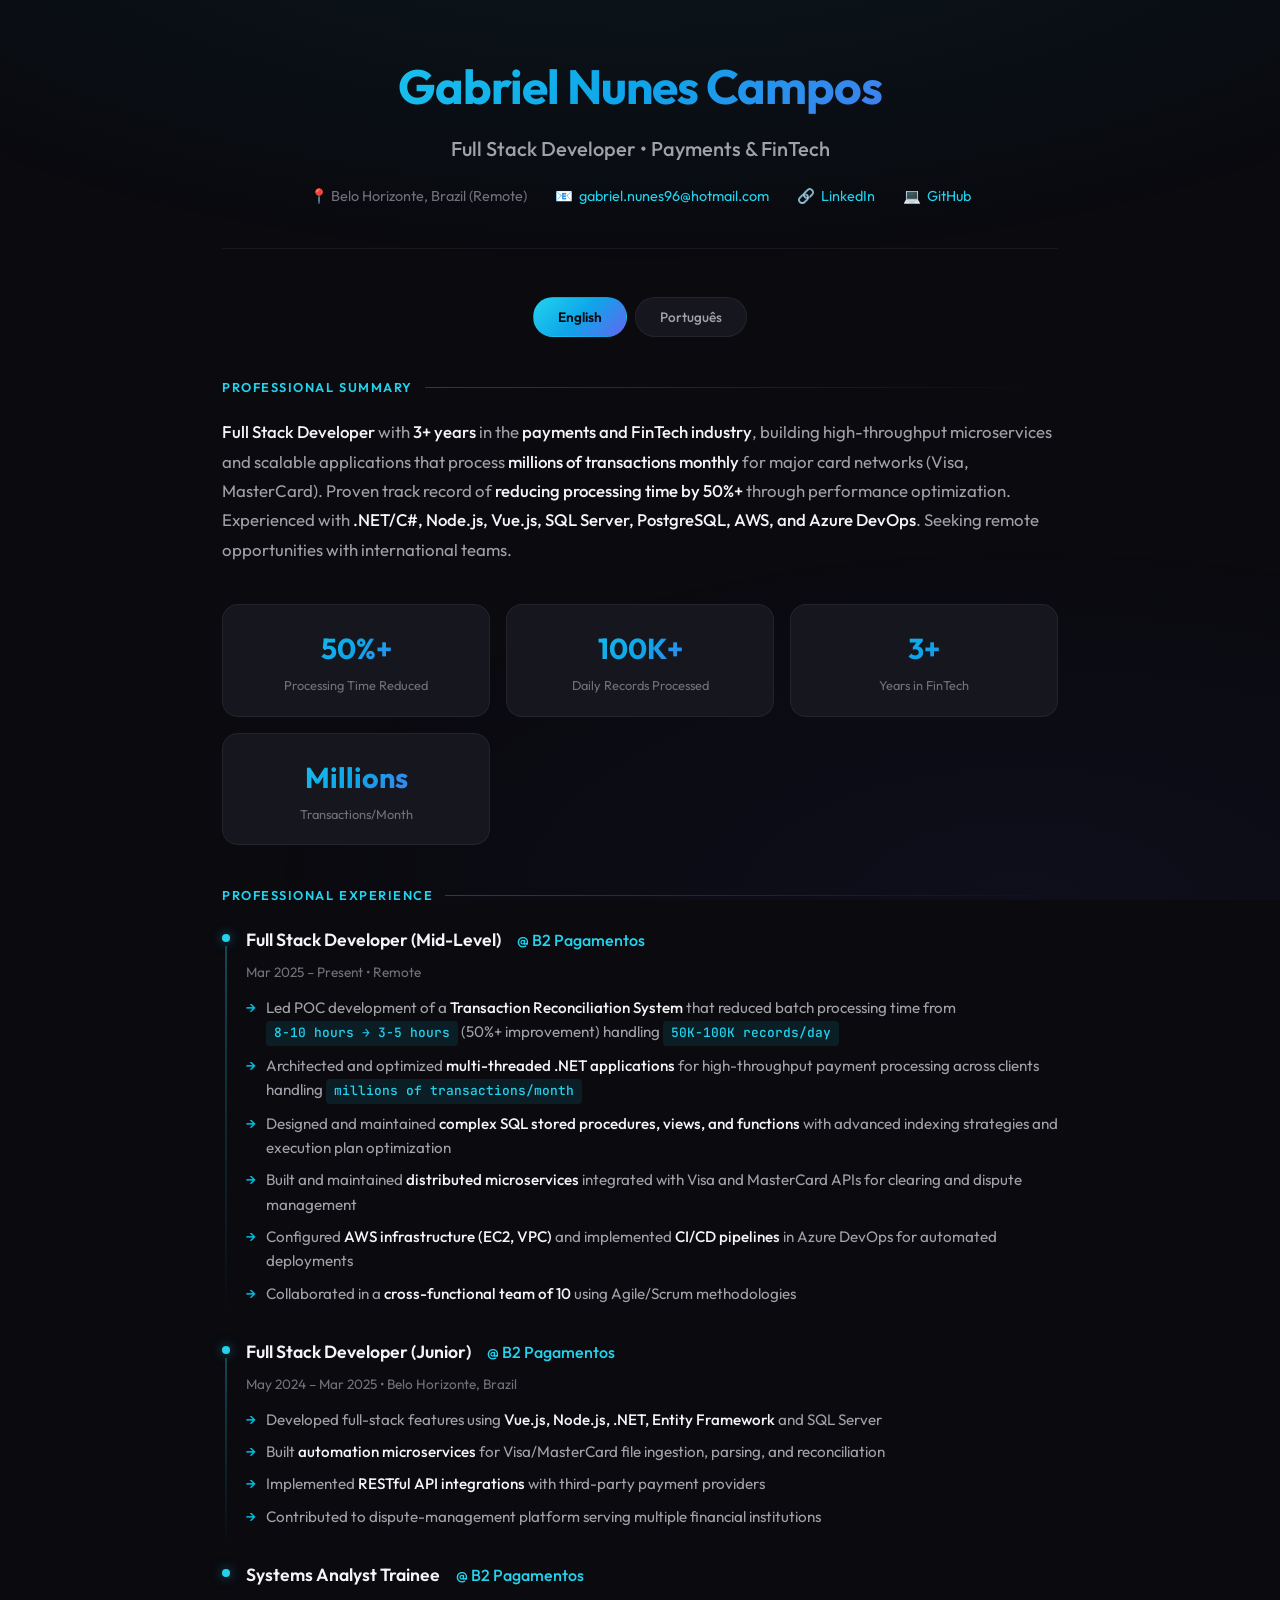
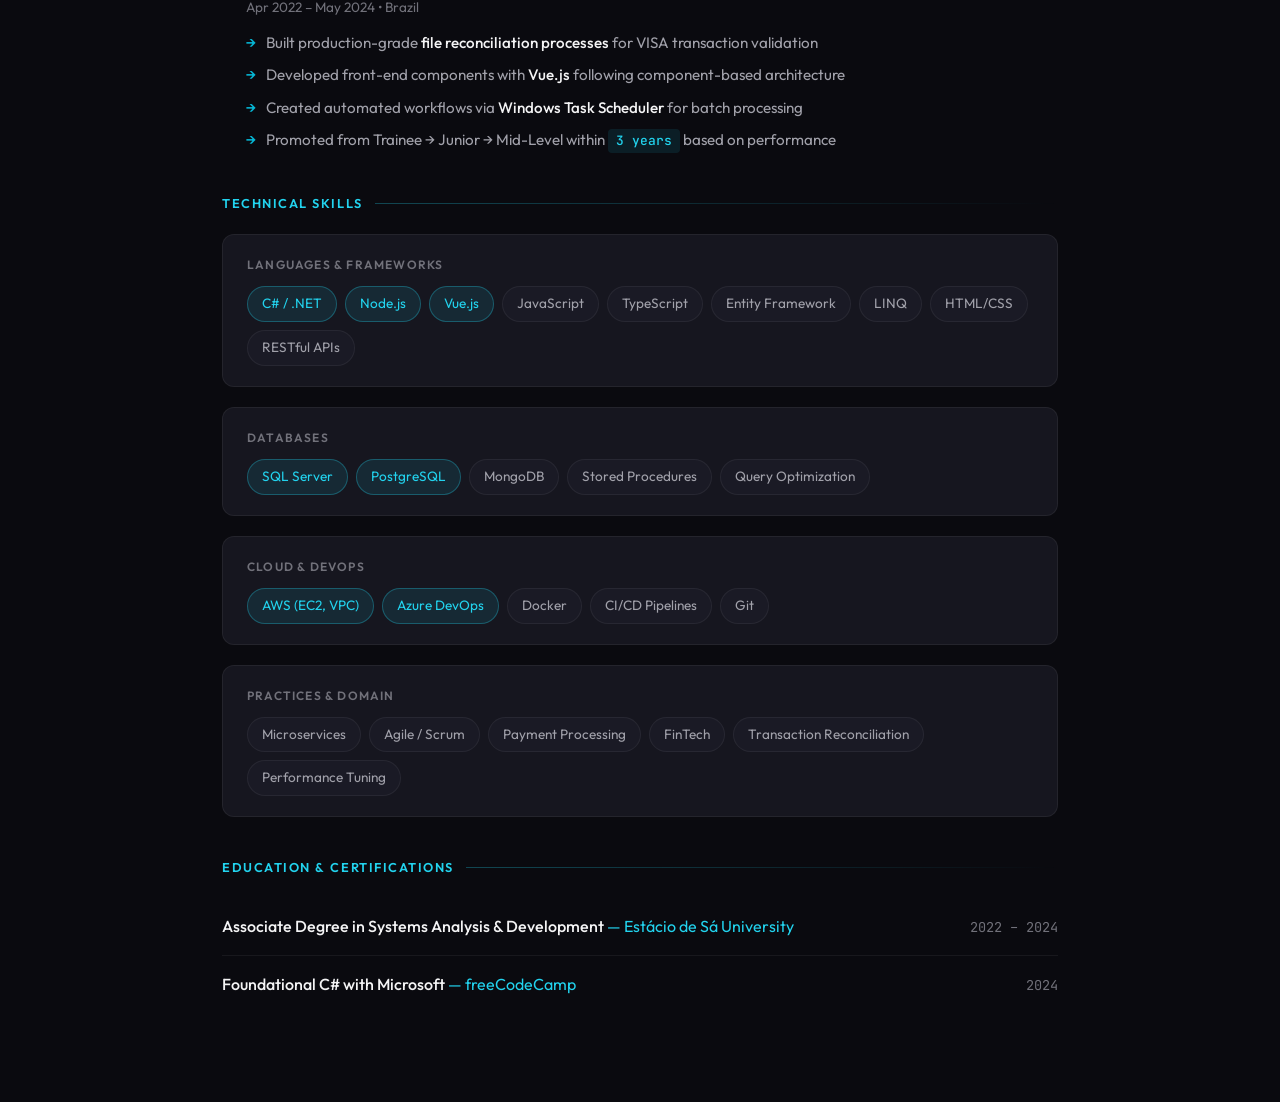
==== index.html @ 1bef180b "add resume" ====
<!DOCTYPE html>
<html lang="en">
<head>
  <meta charset="UTF-8" />
  <meta name="viewport" content="width=device-width, initial-scale=1.0" />
  <title>Gabriel Nunes Campos — Full Stack Developer</title>
  <link rel="preconnect" href="https://fonts.googleapis.com">
  <link rel="preconnect" href="https://fonts.gstatic.com" crossorigin>
  <link href="https://fonts.googleapis.com/css2?family=Outfit:wght@300;400;500;600;700&family=JetBrains+Mono:wght@400;500&display=swap" rel="stylesheet">
  <style>
    :root {
      --bg-primary: #0a0a0f;
      --bg-secondary: #12121a;
      --bg-card: #16161f;
      --bg-elevated: #1a1a25;
      --text-primary: #f4f4f5;
      --text-secondary: #a1a1aa;
      --text-muted: #71717a;
      --accent-primary: #22d3ee;
      --accent-secondary: #06b6d4;
      --accent-gradient: linear-gradient(135deg, #22d3ee 0%, #0ea5e9 50%, #6366f1 100%);
      --border-subtle: rgba(255,255,255,0.06);
      --border-accent: rgba(34,211,238,0.3);
      --success: #10b981;
      --glow: 0 0 60px rgba(34,211,238,0.15);
    }

    * {
      box-sizing: border-box;
      margin: 0;
      padding: 0;
    }

    html {
      scroll-behavior: smooth;
    }

    body {
      font-family: 'Outfit', system-ui, -apple-system, sans-serif;
      background: var(--bg-primary);
      color: var(--text-primary);
      line-height: 1.6;
      min-height: 100vh;
    }

    /* Animated background */
    .bg-pattern {
      position: fixed;
      inset: 0;
      background: 
        radial-gradient(ellipse 80% 50% at 50% -20%, rgba(34,211,238,0.08), transparent),
        radial-gradient(ellipse 60% 40% at 80% 100%, rgba(99,102,241,0.06), transparent);
      pointer-events: none;
      z-index: 0;
    }

    .container {
      position: relative;
      z-index: 1;
      max-width: 900px;
      margin: 0 auto;
      padding: 48px 32px;
    }

    /* Header */
    .header {
      text-align: center;
      margin-bottom: 48px;
      padding-bottom: 40px;
      border-bottom: 1px solid var(--border-subtle);
    }

    .header__name {
      font-size: clamp(2.2rem, 5vw, 3rem);
      font-weight: 700;
      letter-spacing: -0.02em;
      background: var(--accent-gradient);
      -webkit-background-clip: text;
      -webkit-text-fill-color: transparent;
      background-clip: text;
      margin-bottom: 8px;
    }

    .header__title {
      font-size: 1.25rem;
      font-weight: 500;
      color: var(--text-secondary);
      margin-bottom: 20px;
    }

    .header__contact {
      display: flex;
      flex-wrap: wrap;
      justify-content: center;
      gap: 16px 28px;
      font-size: 0.9rem;
      color: var(--text-muted);
    }

    .header__contact a {
      color: var(--accent-primary);
      text-decoration: none;
      transition: color 0.2s;
    }

    .header__contact a:hover {
      color: var(--text-primary);
    }

    .header__contact-item {
      display: flex;
      align-items: center;
      gap: 6px;
    }

    /* Language Switch */
    .lang-switch {
      display: flex;
      justify-content: center;
      gap: 8px;
      margin-bottom: 40px;
    }

    .lang-switch button {
      padding: 10px 24px;
      border: 1px solid var(--border-subtle);
      border-radius: 100px;
      background: var(--bg-card);
      color: var(--text-secondary);
      font-family: inherit;
      font-size: 0.85rem;
      font-weight: 500;
      cursor: pointer;
      transition: all 0.25s ease;
    }

    .lang-switch button:hover {
      border-color: var(--border-accent);
      color: var(--text-primary);
    }

    .lang-switch button.active {
      background: var(--accent-gradient);
      color: var(--bg-primary);
      border-color: transparent;
      font-weight: 600;
    }

    /* Sections */
    section {
      margin-bottom: 40px;
    }

    .section-title {
      display: flex;
      align-items: center;
      gap: 12px;
      font-size: 0.8rem;
      font-weight: 600;
      text-transform: uppercase;
      letter-spacing: 0.12em;
      color: var(--accent-primary);
      margin-bottom: 20px;
    }

    .section-title::after {
      content: '';
      flex: 1;
      height: 1px;
      background: linear-gradient(90deg, var(--border-accent), transparent);
    }

    /* Summary */
    .summary {
      font-size: 1.05rem;
      color: var(--text-secondary);
      line-height: 1.75;
    }

    .summary strong {
      color: var(--text-primary);
      font-weight: 500;
    }

    /* Highlights */
    .highlights {
      display: grid;
      grid-template-columns: repeat(auto-fit, minmax(200px, 1fr));
      gap: 16px;
      margin-bottom: 40px;
    }

    .highlight-card {
      background: var(--bg-card);
      border: 1px solid var(--border-subtle);
      border-radius: 16px;
      padding: 20px 24px;
      text-align: center;
      transition: all 0.3s ease;
    }

    .highlight-card:hover {
      border-color: var(--border-accent);
      box-shadow: var(--glow);
      transform: translateY(-2px);
    }

    .highlight-card__value {
      font-size: 1.8rem;
      font-weight: 700;
      background: var(--accent-gradient);
      -webkit-background-clip: text;
      -webkit-text-fill-color: transparent;
      background-clip: text;
    }

    .highlight-card__label {
      font-size: 0.8rem;
      color: var(--text-muted);
      margin-top: 4px;
    }

    /* Experience */
    .job {
      position: relative;
      padding-left: 24px;
      margin-bottom: 32px;
    }

    .job::before {
      content: '';
      position: absolute;
      left: 0;
      top: 8px;
      width: 8px;
      height: 8px;
      border-radius: 50%;
      background: var(--accent-primary);
      box-shadow: 0 0 12px rgba(34,211,238,0.5);
    }

    .job::after {
      content: '';
      position: absolute;
      left: 3px;
      top: 20px;
      bottom: -20px;
      width: 2px;
      background: linear-gradient(180deg, var(--border-accent), transparent);
    }

    .job:last-child::after {
      display: none;
    }

    .job__header {
      display: flex;
      flex-wrap: wrap;
      align-items: baseline;
      gap: 8px 16px;
      margin-bottom: 8px;
    }

    .job__title {
      font-size: 1.1rem;
      font-weight: 600;
      color: var(--text-primary);
    }

    .job__company {
      color: var(--accent-primary);
      font-weight: 500;
    }

    .job__meta {
      font-size: 0.85rem;
      color: var(--text-muted);
      margin-bottom: 12px;
    }

    .job__list {
      list-style: none;
    }

    .job__list li {
      position: relative;
      padding-left: 20px;
      margin-bottom: 8px;
      color: var(--text-secondary);
      font-size: 0.95rem;
    }

    .job__list li::before {
      content: '→';
      position: absolute;
      left: 0;
      color: var(--accent-secondary);
      font-weight: 500;
    }

    .job__list strong {
      color: var(--text-primary);
      font-weight: 500;
    }

    .metric {
      display: inline-block;
      background: rgba(34,211,238,0.1);
      color: var(--accent-primary);
      padding: 2px 8px;
      border-radius: 4px;
      font-family: 'JetBrains Mono', monospace;
      font-size: 0.85em;
      font-weight: 500;
    }

    /* Skills */
    .skills-grid {
      display: grid;
      gap: 20px;
    }

    .skill-category {
      background: var(--bg-card);
      border: 1px solid var(--border-subtle);
      border-radius: 12px;
      padding: 20px 24px;
    }

    .skill-category__title {
      font-size: 0.75rem;
      font-weight: 600;
      text-transform: uppercase;
      letter-spacing: 0.1em;
      color: var(--text-muted);
      margin-bottom: 12px;
    }

    .skill-tags {
      display: flex;
      flex-wrap: wrap;
      gap: 8px;
    }

    .skill-tag {
      background: var(--bg-elevated);
      border: 1px solid var(--border-subtle);
      padding: 6px 14px;
      border-radius: 100px;
      font-size: 0.85rem;
      color: var(--text-secondary);
      transition: all 0.2s;
    }

    .skill-tag:hover {
      border-color: var(--border-accent);
      color: var(--accent-primary);
    }

    .skill-tag--primary {
      background: rgba(34,211,238,0.1);
      border-color: var(--border-accent);
      color: var(--accent-primary);
    }

    /* Education */
    .education-item {
      display: flex;
      justify-content: space-between;
      align-items: baseline;
      flex-wrap: wrap;
      gap: 8px;
      padding: 16px 0;
      border-bottom: 1px solid var(--border-subtle);
    }

    .education-item:last-child {
      border-bottom: none;
    }

    .education-item__title {
      font-weight: 500;
      color: var(--text-primary);
    }

    .education-item__school {
      color: var(--accent-primary);
    }

    .education-item__year {
      font-size: 0.85rem;
      color: var(--text-muted);
      font-family: 'JetBrains Mono', monospace;
    }

    /* Locale switching */
    .locale {
      display: none;
    }

    .locale.active {
      display: block;
      animation: fadeIn 0.3s ease-out;
    }

    @keyframes fadeIn {
      from { opacity: 0; transform: translateY(8px); }
      to { opacity: 1; transform: translateY(0); }
    }

    /* Print styles */
    @media print {
      body {
        background: white;
        color: #1a1a1a;
      }
      
      .bg-pattern { display: none; }
      
      .container {
        max-width: 100%;
        padding: 20mm;
      }
      
      .header__name {
        background: none;
        -webkit-text-fill-color: #1a1a1a;
        color: #1a1a1a;
      }
      
      .lang-switch { display: none; }
      
      .highlight-card,
      .skill-category {
        border-color: #e5e5e5;
        background: #f9f9f9;
      }
      
      .highlight-card__value {
        background: none;
        -webkit-text-fill-color: #0891b2;
        color: #0891b2;
      }
      
      .section-title,
      .accent-primary,
      .job__company,
      .education-item__school,
      a {
        color: #0891b2 !important;
      }
      
      .metric {
        background: #e0f7fa;
        color: #0891b2;
      }
    }

    /* Responsive */
    @media (max-width: 640px) {
      .container {
        padding: 32px 20px;
      }
      
      .header__contact {
        flex-direction: column;
        gap: 8px;
      }
      
      .highlights {
        grid-template-columns: 1fr 1fr;
      }
      
      .job__header {
        flex-direction: column;
        gap: 4px;
      }
    }
  </style>
</head>
<body>
  <div class="bg-pattern"></div>
  
  <div class="container">
    <header class="header">
      <h1 class="header__name">Gabriel Nunes Campos</h1>
      <p class="header__title">Full Stack Developer • Payments & FinTech</p>
      <div class="header__contact">
        <span class="header__contact-item">📍 Belo Horizonte, Brazil (Remote)</span>
        <span class="header__contact-item">📧 <a href="mailto:gabriel.nunes96@hotmail.com">gabriel.nunes96@hotmail.com</a></span>
        <span class="header__contact-item">🔗 <a href="https://linkedin.com/in/gabriel-nunes-304024126" target="_blank">LinkedIn</a></span>
        <span class="header__contact-item">💻 <a href="https://github.com/gabrielnunes96" target="_blank">GitHub</a></span>
      </div>
    </header>

    <div class="lang-switch">
      <button id="btn-en" class="active" aria-pressed="true">English</button>
      <button id="btn-pt" aria-pressed="false">Português</button>
    </div>

    <!-- ═══════════════ ENGLISH ═══════════════ -->
    <main id="en" class="locale active" lang="en">
      
      <section>
        <h2 class="section-title">Professional Summary</h2>
        <p class="summary">
          <strong>Full Stack Developer</strong> with <strong>3+ years</strong> in the <strong>payments and FinTech industry</strong>, 
          building high-throughput microservices and scalable applications that process <strong>millions of transactions monthly</strong> 
          for major card networks (Visa, MasterCard). Proven track record of <strong>reducing processing time by 50%+</strong> 
          through performance optimization. Experienced with <strong>.NET/C#, Node.js, Vue.js, SQL Server, PostgreSQL, AWS, and Azure DevOps</strong>. 
          Seeking remote opportunities with international teams.
        </p>
      </section>

      <div class="highlights">
        <div class="highlight-card">
          <div class="highlight-card__value">50%+</div>
          <div class="highlight-card__label">Processing Time Reduced</div>
        </div>
        <div class="highlight-card">
          <div class="highlight-card__value">100K+</div>
          <div class="highlight-card__label">Daily Records Processed</div>
        </div>
        <div class="highlight-card">
          <div class="highlight-card__value">3+</div>
          <div class="highlight-card__label">Years in FinTech</div>
        </div>
        <div class="highlight-card">
          <div class="highlight-card__value">Millions</div>
          <div class="highlight-card__label">Transactions/Month</div>
        </div>
      </div>

      <section>
        <h2 class="section-title">Professional Experience</h2>

        <div class="job">
          <div class="job__header">
            <span class="job__title">Full Stack Developer (Mid-Level)</span>
            <span class="job__company">@ B2 Pagamentos</span>
          </div>
          <div class="job__meta">Mar 2025 – Present • Remote</div>
          <ul class="job__list">
            <li>Led POC development of a <strong>Transaction Reconciliation System</strong> that reduced batch processing time from <span class="metric">8-10 hours → 3-5 hours</span> (50%+ improvement) handling <span class="metric">50K-100K records/day</span></li>
            <li>Architected and optimized <strong>multi-threaded .NET applications</strong> for high-throughput payment processing across clients handling <span class="metric">millions of transactions/month</span></li>
            <li>Designed and maintained <strong>complex SQL stored procedures, views, and functions</strong> with advanced indexing strategies and execution plan optimization</li>
            <li>Built and maintained <strong>distributed microservices</strong> integrated with Visa and MasterCard APIs for clearing and dispute management</li>
            <li>Configured <strong>AWS infrastructure (EC2, VPC)</strong> and implemented <strong>CI/CD pipelines</strong> in Azure DevOps for automated deployments</li>
            <li>Collaborated in a <strong>cross-functional team of 10</strong> using Agile/Scrum methodologies</li>
          </ul>
        </div>

        <div class="job">
          <div class="job__header">
            <span class="job__title">Full Stack Developer (Junior)</span>
            <span class="job__company">@ B2 Pagamentos</span>
          </div>
          <div class="job__meta">May 2024 – Mar 2025 • Belo Horizonte, Brazil</div>
          <ul class="job__list">
            <li>Developed full-stack features using <strong>Vue.js, Node.js, .NET, Entity Framework</strong> and SQL Server</li>
            <li>Built <strong>automation microservices</strong> for Visa/MasterCard file ingestion, parsing, and reconciliation</li>
            <li>Implemented <strong>RESTful API integrations</strong> with third-party payment providers</li>
            <li>Contributed to dispute-management platform serving multiple financial institutions</li>
          </ul>
        </div>

        <div class="job">
          <div class="job__header">
            <span class="job__title">Systems Analyst Trainee</span>
            <span class="job__company">@ B2 Pagamentos</span>
          </div>
          <div class="job__meta">Apr 2022 – May 2024 • Brazil</div>
          <ul class="job__list">
            <li>Built production-grade <strong>file reconciliation processes</strong> for VISA transaction validation</li>
            <li>Developed front-end components with <strong>Vue.js</strong> following component-based architecture</li>
            <li>Created automated workflows via <strong>Windows Task Scheduler</strong> for batch processing</li>
            <li>Promoted from Trainee → Junior → Mid-Level within <span class="metric">3 years</span> based on performance</li>
          </ul>
        </div>
      </section>

      <section>
        <h2 class="section-title">Technical Skills</h2>
        <div class="skills-grid">
          <div class="skill-category">
            <div class="skill-category__title">Languages & Frameworks</div>
            <div class="skill-tags">
              <span class="skill-tag skill-tag--primary">C# / .NET</span>
              <span class="skill-tag skill-tag--primary">Node.js</span>
              <span class="skill-tag skill-tag--primary">Vue.js</span>
              <span class="skill-tag">JavaScript</span>
              <span class="skill-tag">TypeScript</span>
              <span class="skill-tag">Entity Framework</span>
              <span class="skill-tag">LINQ</span>
              <span class="skill-tag">HTML/CSS</span>
              <span class="skill-tag">RESTful APIs</span>
            </div>
          </div>
          <div class="skill-category">
            <div class="skill-category__title">Databases</div>
            <div class="skill-tags">
              <span class="skill-tag skill-tag--primary">SQL Server</span>
              <span class="skill-tag skill-tag--primary">PostgreSQL</span>
              <span class="skill-tag">MongoDB</span>
              <span class="skill-tag">Stored Procedures</span>
              <span class="skill-tag">Query Optimization</span>
            </div>
          </div>
          <div class="skill-category">
            <div class="skill-category__title">Cloud & DevOps</div>
            <div class="skill-tags">
              <span class="skill-tag skill-tag--primary">AWS (EC2, VPC)</span>
              <span class="skill-tag skill-tag--primary">Azure DevOps</span>
              <span class="skill-tag">Docker</span>
              <span class="skill-tag">CI/CD Pipelines</span>
              <span class="skill-tag">Git</span>
            </div>
          </div>
          <div class="skill-category">
            <div class="skill-category__title">Practices & Domain</div>
            <div class="skill-tags">
              <span class="skill-tag">Microservices</span>
              <span class="skill-tag">Agile / Scrum</span>
              <span class="skill-tag">Payment Processing</span>
              <span class="skill-tag">FinTech</span>
              <span class="skill-tag">Transaction Reconciliation</span>
              <span class="skill-tag">Performance Tuning</span>
            </div>
          </div>
        </div>
      </section>

      <section>
        <h2 class="section-title">Education & Certifications</h2>
        <div class="education-item">
          <div>
            <span class="education-item__title">Associate Degree in Systems Analysis & Development</span>
            <span class="education-item__school"> — Estácio de Sá University</span>
          </div>
          <span class="education-item__year">2022 – 2024</span>
        </div>
        <div class="education-item">
          <div>
            <span class="education-item__title">Foundational C# with Microsoft</span>
            <span class="education-item__school"> — freeCodeCamp</span>
          </div>
          <span class="education-item__year">2024</span>
        </div>
      </section>

    </main>

    <!-- ═══════════════ PORTUGUÊS ═══════════════ -->
    <main id="pt" class="locale" lang="pt-BR">
      
      <section>
        <h2 class="section-title">Resumo Profissional</h2>
        <p class="summary">
          <strong>Desenvolvedor Full Stack</strong> com <strong>3+ anos</strong> de experiência no setor de <strong>meios de pagamento e FinTech</strong>, 
          desenvolvendo microsserviços de alta performance e aplicações escaláveis que processam <strong>milhões de transações mensais</strong> 
          para grandes bandeiras (Visa, MasterCard). Histórico comprovado de <strong>redução de 50%+ no tempo de processamento</strong> 
          através de otimização de performance. Experiência com <strong>.NET/C#, Node.js, Vue.js, SQL Server, PostgreSQL, AWS e Azure DevOps</strong>. 
          Buscando oportunidades remotas com equipes internacionais.
        </p>
      </section>

      <div class="highlights">
        <div class="highlight-card">
          <div class="highlight-card__value">50%+</div>
          <div class="highlight-card__label">Redução no Tempo de Processamento</div>
        </div>
        <div class="highlight-card">
          <div class="highlight-card__value">100K+</div>
          <div class="highlight-card__label">Registros Processados/Dia</div>
        </div>
        <div class="highlight-card">
          <div class="highlight-card__value">3+</div>
          <div class="highlight-card__label">Anos em FinTech</div>
        </div>
        <div class="highlight-card">
          <div class="highlight-card__value">Milhões</div>
          <div class="highlight-card__label">Transações/Mês</div>
        </div>
      </div>

      <section>
        <h2 class="section-title">Experiência Profissional</h2>

        <div class="job">
          <div class="job__header">
            <span class="job__title">Desenvolvedor Full Stack Pleno</span>
            <span class="job__company">@ B2 Pagamentos</span>
          </div>
          <div class="job__meta">Mar 2025 – Atual • Remoto</div>
          <ul class="job__list">
            <li>Liderou desenvolvimento de POC do <strong>Sistema de Conciliação de Transações</strong> que reduziu tempo de processamento de <span class="metric">8-10 horas → 3-5 horas</span> (melhoria de 50%+) processando <span class="metric">50K-100K registros/dia</span></li>
            <li>Arquitetou e otimizou <strong>aplicações .NET multi-threaded</strong> para processamento de pagamentos de alta performance para clientes que transacionam <span class="metric">milhões de transações/mês</span></li>
            <li>Projetou e manteve <strong>stored procedures, views e funções SQL complexas</strong> com estratégias avançadas de indexação e otimização de planos de execução</li>
            <li>Construiu e manteve <strong>microsserviços distribuídos</strong> integrados com APIs Visa e MasterCard para clearing e gestão de disputas</li>
            <li>Configurou <strong>infraestrutura AWS (EC2, VPC)</strong> e implementou <strong>pipelines CI/CD</strong> no Azure DevOps para deploys automatizados</li>
            <li>Colaborou em <strong>time multidisciplinar de 10 pessoas</strong> utilizando metodologias Ágeis/Scrum</li>
          </ul>
        </div>

        <div class="job">
          <div class="job__header">
            <span class="job__title">Desenvolvedor Full Stack Júnior</span>
            <span class="job__company">@ B2 Pagamentos</span>
          </div>
          <div class="job__meta">Mai 2024 – Mar 2025 • Belo Horizonte, MG</div>
          <ul class="job__list">
            <li>Desenvolveu funcionalidades full-stack usando <strong>Vue.js, Node.js, .NET, Entity Framework</strong> e SQL Server</li>
            <li>Construiu <strong>microsserviços de automação</strong> para ingestão, parsing e conciliação de arquivos Visa/MasterCard</li>
            <li>Implementou <strong>integrações de APIs RESTful</strong> com provedores de pagamento terceiros</li>
            <li>Contribuiu para plataforma de gestão de disputas servindo múltiplas instituições financeiras</li>
          </ul>
        </div>

        <div class="job">
          <div class="job__header">
            <span class="job__title">Analista de Sistemas Trainee</span>
            <span class="job__company">@ B2 Pagamentos</span>
          </div>
          <div class="job__meta">Abr 2022 – Mai 2024 • Brasil</div>
          <ul class="job__list">
            <li>Construiu <strong>processos de conciliação de arquivos</strong> em produção para validação de transações VISA</li>
            <li>Desenvolveu componentes front-end com <strong>Vue.js</strong> seguindo arquitetura baseada em componentes</li>
            <li>Criou workflows automatizados via <strong>Windows Task Scheduler</strong> para processamento em lote</li>
            <li>Promovido de Trainee → Júnior → Pleno em <span class="metric">3 anos</span> baseado em performance</li>
          </ul>
        </div>
      </section>

      <section>
        <h2 class="section-title">Competências Técnicas</h2>
        <div class="skills-grid">
          <div class="skill-category">
            <div class="skill-category__title">Linguagens & Frameworks</div>
            <div class="skill-tags">
              <span class="skill-tag skill-tag--primary">C# / .NET</span>
              <span class="skill-tag skill-tag--primary">Node.js</span>
              <span class="skill-tag skill-tag--primary">Vue.js</span>
              <span class="skill-tag">JavaScript</span>
              <span class="skill-tag">TypeScript</span>
              <span class="skill-tag">Entity Framework</span>
              <span class="skill-tag">LINQ</span>
              <span class="skill-tag">HTML/CSS</span>
              <span class="skill-tag">APIs RESTful</span>
            </div>
          </div>
          <div class="skill-category">
            <div class="skill-category__title">Bancos de Dados</div>
            <div class="skill-tags">
              <span class="skill-tag skill-tag--primary">SQL Server</span>
              <span class="skill-tag skill-tag--primary">PostgreSQL</span>
              <span class="skill-tag">MongoDB</span>
              <span class="skill-tag">Stored Procedures</span>
              <span class="skill-tag">Otimização de Queries</span>
            </div>
          </div>
          <div class="skill-category">
            <div class="skill-category__title">Cloud & DevOps</div>
            <div class="skill-tags">
              <span class="skill-tag skill-tag--primary">AWS (EC2, VPC)</span>
              <span class="skill-tag skill-tag--primary">Azure DevOps</span>
              <span class="skill-tag">Docker</span>
              <span class="skill-tag">Pipelines CI/CD</span>
              <span class="skill-tag">Git</span>
            </div>
          </div>
          <div class="skill-category">
            <div class="skill-category__title">Práticas & Domínio</div>
            <div class="skill-tags">
              <span class="skill-tag">Microsserviços</span>
              <span class="skill-tag">Agile / Scrum</span>
              <span class="skill-tag">Processamento de Pagamentos</span>
              <span class="skill-tag">FinTech</span>
              <span class="skill-tag">Conciliação de Transações</span>
              <span class="skill-tag">Tuning de Performance</span>
            </div>
          </div>
        </div>
      </section>

      <section>
        <h2 class="section-title">Formação Acadêmica</h2>
        <div class="education-item">
          <div>
            <span class="education-item__title">Tecnólogo em Análise e Desenvolvimento de Sistemas</span>
            <span class="education-item__school"> — Estácio de Sá</span>
          </div>
          <span class="education-item__year">2022 – 2024</span>
        </div>
        <div class="education-item">
          <div>
            <span class="education-item__title">Foundational C# with Microsoft</span>
            <span class="education-item__school"> — freeCodeCamp</span>
          </div>
          <span class="education-item__year">2024</span>
        </div>
      </section>

    </main>
  </div>

  <script>
    const btnEN = document.getElementById('btn-en');
    const btnPT = document.getElementById('btn-pt');
    const en = document.getElementById('en');
    const pt = document.getElementById('pt');

    function setLang(lang) {
      const isEN = lang === 'en';
      en.classList.toggle('active', isEN);
      pt.classList.toggle('active', !isEN);
      btnEN.classList.toggle('active', isEN);
      btnPT.classList.toggle('active', !isEN);
      btnEN.setAttribute('aria-pressed', isEN);
      btnPT.setAttribute('aria-pressed', !isEN);
      document.documentElement.lang = isEN ? 'en' : 'pt-BR';
    }

    btnEN.addEventListener('click', () => setLang('en'));
    btnPT.addEventListener('click', () => setLang('pt'));
  </script>
</body>
</html>
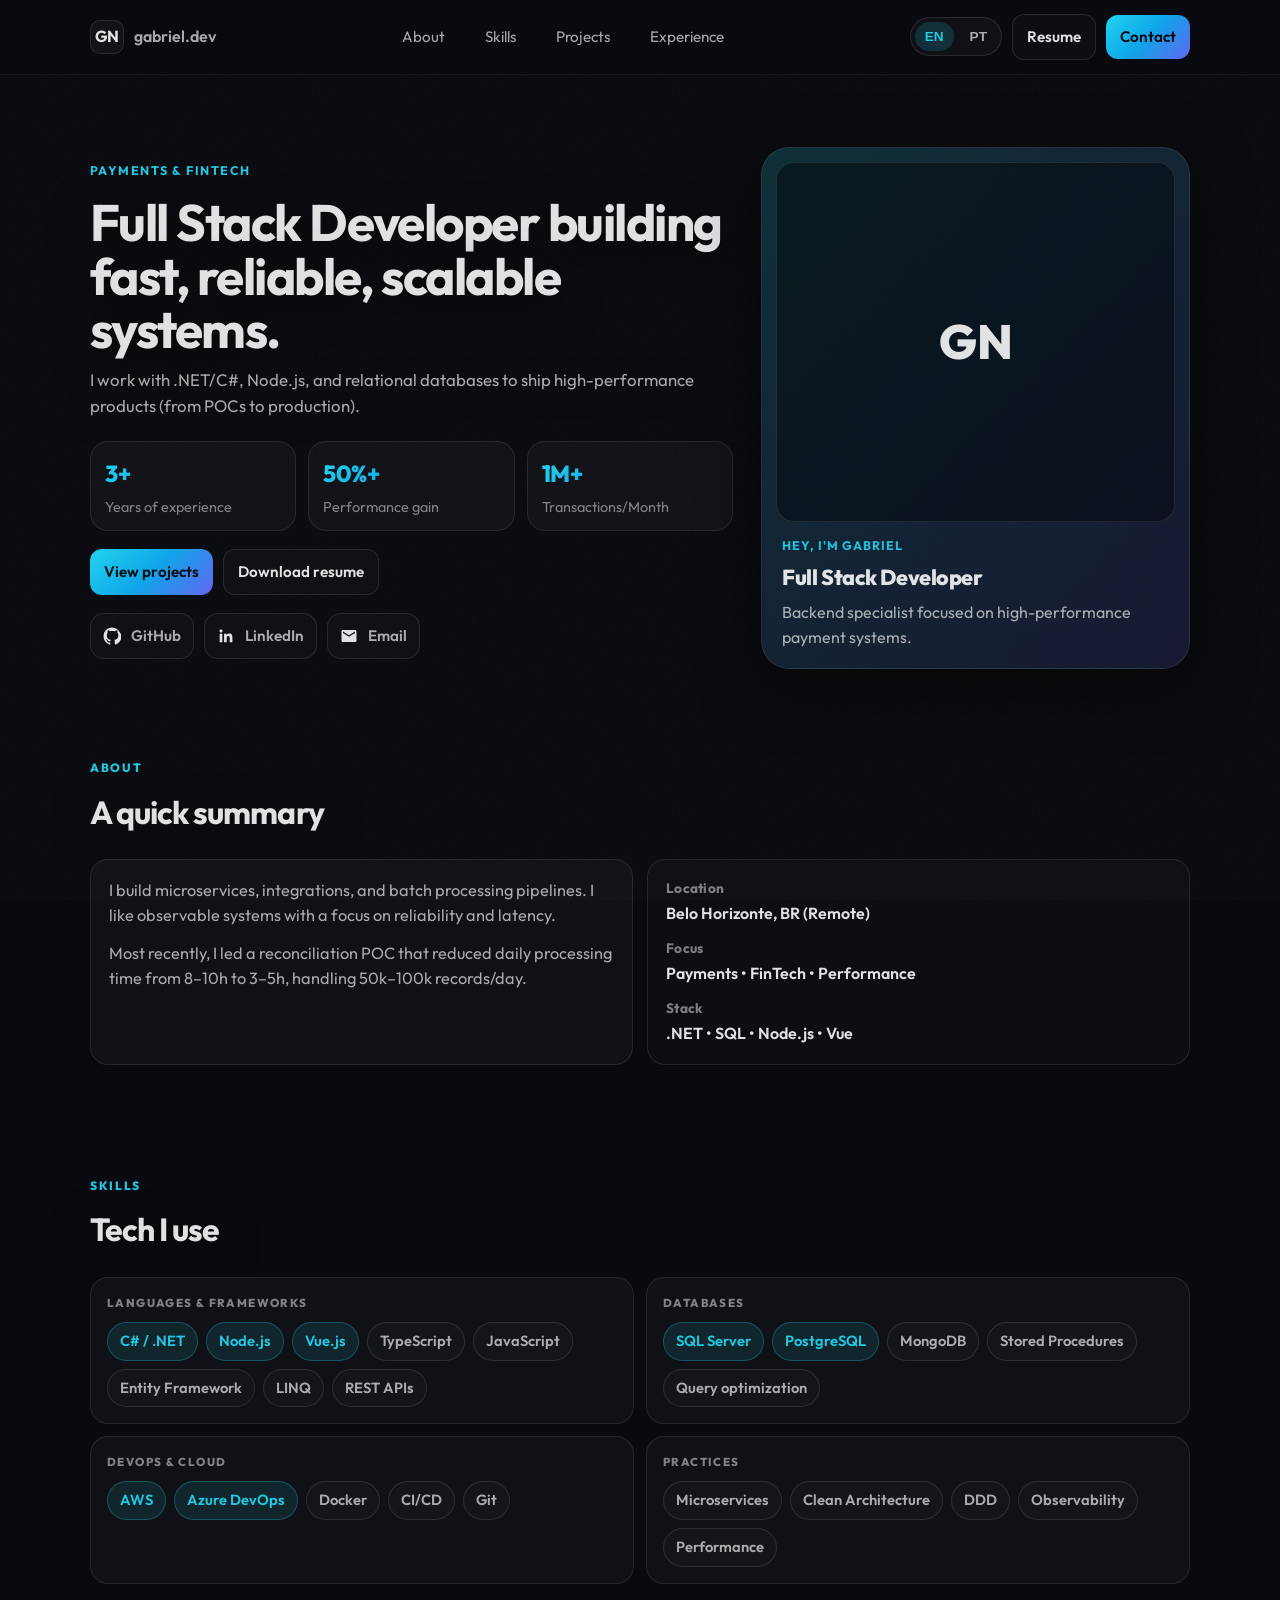
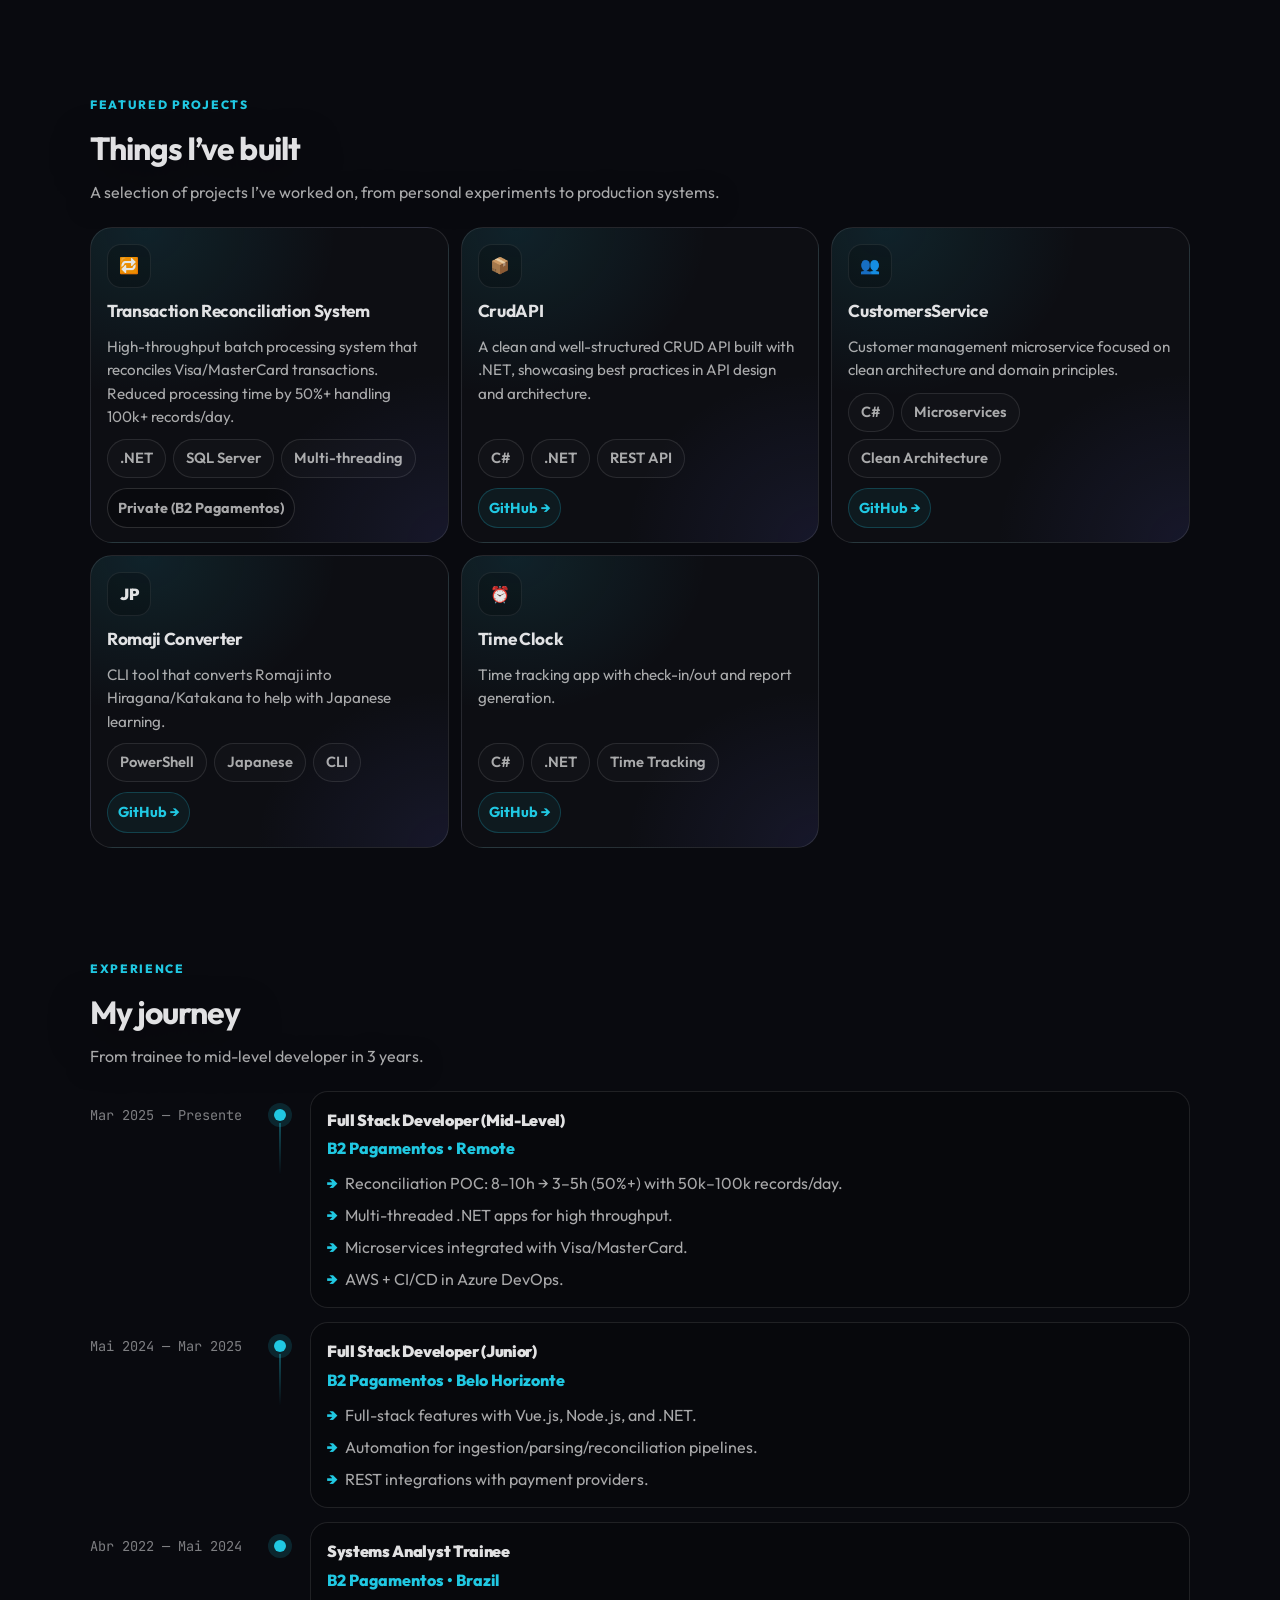
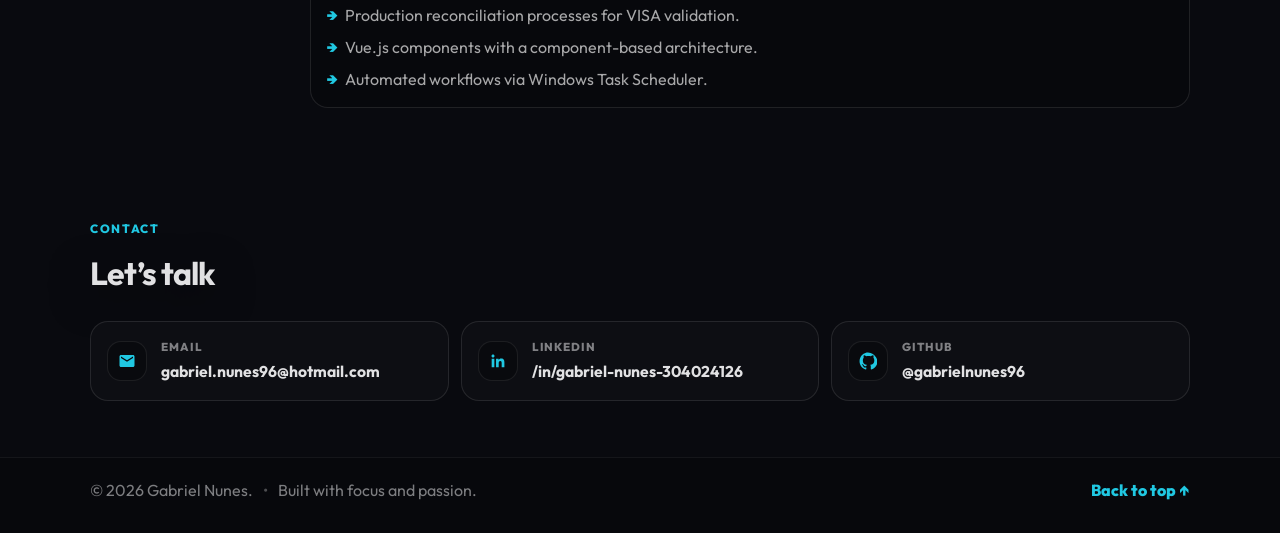
==== commit 5190f173: "add portfolio" ====
--- a/index.html
+++ b/index.html
@@ -1,828 +1,525 @@
-<!DOCTYPE html>
-<html lang="en">
-<head>
-  <meta charset="UTF-8" />
-  <meta name="viewport" content="width=device-width, initial-scale=1.0" />
-  <title>Gabriel Nunes Campos — Full Stack Developer</title>
-  <link rel="preconnect" href="https://fonts.googleapis.com">
-  <link rel="preconnect" href="https://fonts.gstatic.com" crossorigin>
-  <link href="https://fonts.googleapis.com/css2?family=Outfit:wght@300;400;500;600;700&family=JetBrains+Mono:wght@400;500&display=swap" rel="stylesheet">
-  <style>
-    :root {
-      --bg-primary: #0a0a0f;
-      --bg-secondary: #12121a;
-      --bg-card: #16161f;
-      --bg-elevated: #1a1a25;
-      --text-primary: #f4f4f5;
-      --text-secondary: #a1a1aa;
-      --text-muted: #71717a;
-      --accent-primary: #22d3ee;
-      --accent-secondary: #06b6d4;
-      --accent-gradient: linear-gradient(135deg, #22d3ee 0%, #0ea5e9 50%, #6366f1 100%);
-      --border-subtle: rgba(255,255,255,0.06);
-      --border-accent: rgba(34,211,238,0.3);
-      --success: #10b981;
-      --glow: 0 0 60px rgba(34,211,238,0.15);
-    }
-
-    * {
-      box-sizing: border-box;
-      margin: 0;
-      padding: 0;
-    }
-
-    html {
-      scroll-behavior: smooth;
-    }
-
-    body {
-      font-family: 'Outfit', system-ui, -apple-system, sans-serif;
-      background: var(--bg-primary);
-      color: var(--text-primary);
-      line-height: 1.6;
-      min-height: 100vh;
-    }
-
-    /* Animated background */
-    .bg-pattern {
-      position: fixed;
-      inset: 0;
-      background: 
-        radial-gradient(ellipse 80% 50% at 50% -20%, rgba(34,211,238,0.08), transparent),
-        radial-gradient(ellipse 60% 40% at 80% 100%, rgba(99,102,241,0.06), transparent);
-      pointer-events: none;
-      z-index: 0;
-    }
-
-    .container {
-      position: relative;
-      z-index: 1;
-      max-width: 900px;
-      margin: 0 auto;
-      padding: 48px 32px;
-    }
-
-    /* Header */
-    .header {
-      text-align: center;
-      margin-bottom: 48px;
-      padding-bottom: 40px;
-      border-bottom: 1px solid var(--border-subtle);
-    }
-
-    .header__name {
-      font-size: clamp(2.2rem, 5vw, 3rem);
-      font-weight: 700;
-      letter-spacing: -0.02em;
-      background: var(--accent-gradient);
-      -webkit-background-clip: text;
-      -webkit-text-fill-color: transparent;
-      background-clip: text;
-      margin-bottom: 8px;
-    }
-
-    .header__title {
-      font-size: 1.25rem;
-      font-weight: 500;
-      color: var(--text-secondary);
-      margin-bottom: 20px;
-    }
-
-    .header__contact {
-      display: flex;
-      flex-wrap: wrap;
-      justify-content: center;
-      gap: 16px 28px;
-      font-size: 0.9rem;
-      color: var(--text-muted);
-    }
-
-    .header__contact a {
-      color: var(--accent-primary);
-      text-decoration: none;
-      transition: color 0.2s;
-    }
-
-    .header__contact a:hover {
-      color: var(--text-primary);
-    }
-
-    .header__contact-item {
-      display: flex;
-      align-items: center;
-      gap: 6px;
-    }
-
-    /* Language Switch */
-    .lang-switch {
-      display: flex;
-      justify-content: center;
-      gap: 8px;
-      margin-bottom: 40px;
-    }
-
-    .lang-switch button {
-      padding: 10px 24px;
-      border: 1px solid var(--border-subtle);
-      border-radius: 100px;
-      background: var(--bg-card);
-      color: var(--text-secondary);
-      font-family: inherit;
-      font-size: 0.85rem;
-      font-weight: 500;
-      cursor: pointer;
-      transition: all 0.25s ease;
-    }
-
-    .lang-switch button:hover {
-      border-color: var(--border-accent);
-      color: var(--text-primary);
-    }
-
-    .lang-switch button.active {
-      background: var(--accent-gradient);
-      color: var(--bg-primary);
-      border-color: transparent;
-      font-weight: 600;
-    }
-
-    /* Sections */
-    section {
-      margin-bottom: 40px;
-    }
-
-    .section-title {
-      display: flex;
-      align-items: center;
-      gap: 12px;
-      font-size: 0.8rem;
-      font-weight: 600;
-      text-transform: uppercase;
-      letter-spacing: 0.12em;
-      color: var(--accent-primary);
-      margin-bottom: 20px;
-    }
-
-    .section-title::after {
-      content: '';
-      flex: 1;
-      height: 1px;
-      background: linear-gradient(90deg, var(--border-accent), transparent);
-    }
-
-    /* Summary */
-    .summary {
-      font-size: 1.05rem;
-      color: var(--text-secondary);
-      line-height: 1.75;
-    }
-
-    .summary strong {
-      color: var(--text-primary);
-      font-weight: 500;
-    }
-
-    /* Highlights */
-    .highlights {
-      display: grid;
-      grid-template-columns: repeat(auto-fit, minmax(200px, 1fr));
-      gap: 16px;
-      margin-bottom: 40px;
-    }
-
-    .highlight-card {
-      background: var(--bg-card);
-      border: 1px solid var(--border-subtle);
-      border-radius: 16px;
-      padding: 20px 24px;
-      text-align: center;
-      transition: all 0.3s ease;
-    }
-
-    .highlight-card:hover {
-      border-color: var(--border-accent);
-      box-shadow: var(--glow);
-      transform: translateY(-2px);
-    }
-
-    .highlight-card__value {
-      font-size: 1.8rem;
-      font-weight: 700;
-      background: var(--accent-gradient);
-      -webkit-background-clip: text;
-      -webkit-text-fill-color: transparent;
-      background-clip: text;
-    }
-
-    .highlight-card__label {
-      font-size: 0.8rem;
-      color: var(--text-muted);
-      margin-top: 4px;
-    }
-
-    /* Experience */
-    .job {
-      position: relative;
-      padding-left: 24px;
-      margin-bottom: 32px;
-    }
-
-    .job::before {
-      content: '';
-      position: absolute;
-      left: 0;
-      top: 8px;
-      width: 8px;
-      height: 8px;
-      border-radius: 50%;
-      background: var(--accent-primary);
-      box-shadow: 0 0 12px rgba(34,211,238,0.5);
-    }
-
-    .job::after {
-      content: '';
-      position: absolute;
-      left: 3px;
-      top: 20px;
-      bottom: -20px;
-      width: 2px;
-      background: linear-gradient(180deg, var(--border-accent), transparent);
-    }
-
-    .job:last-child::after {
-      display: none;
-    }
-
-    .job__header {
-      display: flex;
-      flex-wrap: wrap;
-      align-items: baseline;
-      gap: 8px 16px;
-      margin-bottom: 8px;
-    }
-
-    .job__title {
-      font-size: 1.1rem;
-      font-weight: 600;
-      color: var(--text-primary);
-    }
-
-    .job__company {
-      color: var(--accent-primary);
-      font-weight: 500;
-    }
-
-    .job__meta {
-      font-size: 0.85rem;
-      color: var(--text-muted);
-      margin-bottom: 12px;
-    }
-
-    .job__list {
-      list-style: none;
-    }
-
-    .job__list li {
-      position: relative;
-      padding-left: 20px;
-      margin-bottom: 8px;
-      color: var(--text-secondary);
-      font-size: 0.95rem;
-    }
-
-    .job__list li::before {
-      content: '→';
-      position: absolute;
-      left: 0;
-      color: var(--accent-secondary);
-      font-weight: 500;
-    }
-
-    .job__list strong {
-      color: var(--text-primary);
-      font-weight: 500;
-    }
-
-    .metric {
-      display: inline-block;
-      background: rgba(34,211,238,0.1);
-      color: var(--accent-primary);
-      padding: 2px 8px;
-      border-radius: 4px;
-      font-family: 'JetBrains Mono', monospace;
-      font-size: 0.85em;
-      font-weight: 500;
-    }
-
-    /* Skills */
-    .skills-grid {
-      display: grid;
-      gap: 20px;
-    }
-
-    .skill-category {
-      background: var(--bg-card);
-      border: 1px solid var(--border-subtle);
-      border-radius: 12px;
-      padding: 20px 24px;
-    }
-
-    .skill-category__title {
-      font-size: 0.75rem;
-      font-weight: 600;
-      text-transform: uppercase;
-      letter-spacing: 0.1em;
-      color: var(--text-muted);
-      margin-bottom: 12px;
-    }
-
-    .skill-tags {
-      display: flex;
-      flex-wrap: wrap;
-      gap: 8px;
-    }
-
-    .skill-tag {
-      background: var(--bg-elevated);
-      border: 1px solid var(--border-subtle);
-      padding: 6px 14px;
-      border-radius: 100px;
-      font-size: 0.85rem;
-      color: var(--text-secondary);
-      transition: all 0.2s;
-    }
-
-    .skill-tag:hover {
-      border-color: var(--border-accent);
-      color: var(--accent-primary);
-    }
-
-    .skill-tag--primary {
-      background: rgba(34,211,238,0.1);
-      border-color: var(--border-accent);
-      color: var(--accent-primary);
-    }
-
-    /* Education */
-    .education-item {
-      display: flex;
-      justify-content: space-between;
-      align-items: baseline;
-      flex-wrap: wrap;
-      gap: 8px;
-      padding: 16px 0;
-      border-bottom: 1px solid var(--border-subtle);
-    }
-
-    .education-item:last-child {
-      border-bottom: none;
-    }
-
-    .education-item__title {
-      font-weight: 500;
-      color: var(--text-primary);
-    }
-
-    .education-item__school {
-      color: var(--accent-primary);
-    }
-
-    .education-item__year {
-      font-size: 0.85rem;
-      color: var(--text-muted);
-      font-family: 'JetBrains Mono', monospace;
-    }
-
-    /* Locale switching */
-    .locale {
-      display: none;
-    }
-
-    .locale.active {
-      display: block;
-      animation: fadeIn 0.3s ease-out;
-    }
-
-    @keyframes fadeIn {
-      from { opacity: 0; transform: translateY(8px); }
-      to { opacity: 1; transform: translateY(0); }
-    }
-
-    /* Print styles */
-    @media print {
-      body {
-        background: white;
-        color: #1a1a1a;
-      }
-      
-      .bg-pattern { display: none; }
-      
-      .container {
-        max-width: 100%;
-        padding: 20mm;
-      }
-      
-      .header__name {
-        background: none;
-        -webkit-text-fill-color: #1a1a1a;
-        color: #1a1a1a;
-      }
-      
-      .lang-switch { display: none; }
-      
-      .highlight-card,
-      .skill-category {
-        border-color: #e5e5e5;
-        background: #f9f9f9;
-      }
-      
-      .highlight-card__value {
-        background: none;
-        -webkit-text-fill-color: #0891b2;
-        color: #0891b2;
-      }
-      
-      .section-title,
-      .accent-primary,
-      .job__company,
-      .education-item__school,
-      a {
-        color: #0891b2 !important;
-      }
-      
-      .metric {
-        background: #e0f7fa;
-        color: #0891b2;
-      }
-    }
-
-    /* Responsive */
-    @media (max-width: 640px) {
-      .container {
-        padding: 32px 20px;
-      }
-      
-      .header__contact {
-        flex-direction: column;
-        gap: 8px;
-      }
-      
-      .highlights {
-        grid-template-columns: 1fr 1fr;
-      }
-      
-      .job__header {
-        flex-direction: column;
-        gap: 4px;
-      }
-    }
-  </style>
-</head>
-<body>
-  <div class="bg-pattern"></div>
-  
-  <div class="container">
-    <header class="header">
-      <h1 class="header__name">Gabriel Nunes Campos</h1>
-      <p class="header__title">Full Stack Developer • Payments & FinTech</p>
-      <div class="header__contact">
-        <span class="header__contact-item">📍 Belo Horizonte, Brazil (Remote)</span>
-        <span class="header__contact-item">📧 <a href="mailto:gabriel.nunes96@hotmail.com">gabriel.nunes96@hotmail.com</a></span>
-        <span class="header__contact-item">🔗 <a href="https://linkedin.com/in/gabriel-nunes-304024126" target="_blank">LinkedIn</a></span>
-        <span class="header__contact-item">💻 <a href="https://github.com/gabrielnunes96" target="_blank">GitHub</a></span>
-      </div>
-    </header>
-
-    <div class="lang-switch">
-      <button id="btn-en" class="active" aria-pressed="true">English</button>
-      <button id="btn-pt" aria-pressed="false">Português</button>
-    </div>
-
-    <!-- ═══════════════ ENGLISH ═══════════════ -->
-    <main id="en" class="locale active" lang="en">
-      
-      <section>
-        <h2 class="section-title">Professional Summary</h2>
-        <p class="summary">
-          <strong>Full Stack Developer</strong> with <strong>3+ years</strong> in the <strong>payments and FinTech industry</strong>, 
-          building high-throughput microservices and scalable applications that process <strong>millions of transactions monthly</strong> 
-          for major card networks (Visa, MasterCard). Proven track record of <strong>reducing processing time by 50%+</strong> 
-          through performance optimization. Experienced with <strong>.NET/C#, Node.js, Vue.js, SQL Server, PostgreSQL, AWS, and Azure DevOps</strong>. 
-          Seeking remote opportunities with international teams.
-        </p>
-      </section>
-
-      <div class="highlights">
-        <div class="highlight-card">
-          <div class="highlight-card__value">50%+</div>
-          <div class="highlight-card__label">Processing Time Reduced</div>
-        </div>
-        <div class="highlight-card">
-          <div class="highlight-card__value">100K+</div>
-          <div class="highlight-card__label">Daily Records Processed</div>
-        </div>
-        <div class="highlight-card">
-          <div class="highlight-card__value">3+</div>
-          <div class="highlight-card__label">Years in FinTech</div>
-        </div>
-        <div class="highlight-card">
-          <div class="highlight-card__value">Millions</div>
-          <div class="highlight-card__label">Transactions/Month</div>
-        </div>
-      </div>
-
-      <section>
-        <h2 class="section-title">Professional Experience</h2>
-
-        <div class="job">
-          <div class="job__header">
-            <span class="job__title">Full Stack Developer (Mid-Level)</span>
-            <span class="job__company">@ B2 Pagamentos</span>
-          </div>
-          <div class="job__meta">Mar 2025 – Present • Remote</div>
-          <ul class="job__list">
-            <li>Led POC development of a <strong>Transaction Reconciliation System</strong> that reduced batch processing time from <span class="metric">8-10 hours → 3-5 hours</span> (50%+ improvement) handling <span class="metric">50K-100K records/day</span></li>
-            <li>Architected and optimized <strong>multi-threaded .NET applications</strong> for high-throughput payment processing across clients handling <span class="metric">millions of transactions/month</span></li>
-            <li>Designed and maintained <strong>complex SQL stored procedures, views, and functions</strong> with advanced indexing strategies and execution plan optimization</li>
-            <li>Built and maintained <strong>distributed microservices</strong> integrated with Visa and MasterCard APIs for clearing and dispute management</li>
-            <li>Configured <strong>AWS infrastructure (EC2, VPC)</strong> and implemented <strong>CI/CD pipelines</strong> in Azure DevOps for automated deployments</li>
-            <li>Collaborated in a <strong>cross-functional team of 10</strong> using Agile/Scrum methodologies</li>
-          </ul>
-        </div>
-
-        <div class="job">
-          <div class="job__header">
-            <span class="job__title">Full Stack Developer (Junior)</span>
-            <span class="job__company">@ B2 Pagamentos</span>
-          </div>
-          <div class="job__meta">May 2024 – Mar 2025 • Belo Horizonte, Brazil</div>
-          <ul class="job__list">
-            <li>Developed full-stack features using <strong>Vue.js, Node.js, .NET, Entity Framework</strong> and SQL Server</li>
-            <li>Built <strong>automation microservices</strong> for Visa/MasterCard file ingestion, parsing, and reconciliation</li>
-            <li>Implemented <strong>RESTful API integrations</strong> with third-party payment providers</li>
-            <li>Contributed to dispute-management platform serving multiple financial institutions</li>
-          </ul>
-        </div>
-
-        <div class="job">
-          <div class="job__header">
-            <span class="job__title">Systems Analyst Trainee</span>
-            <span class="job__company">@ B2 Pagamentos</span>
-          </div>
-          <div class="job__meta">Apr 2022 – May 2024 • Brazil</div>
-          <ul class="job__list">
-            <li>Built production-grade <strong>file reconciliation processes</strong> for VISA transaction validation</li>
-            <li>Developed front-end components with <strong>Vue.js</strong> following component-based architecture</li>
-            <li>Created automated workflows via <strong>Windows Task Scheduler</strong> for batch processing</li>
-            <li>Promoted from Trainee → Junior → Mid-Level within <span class="metric">3 years</span> based on performance</li>
-          </ul>
-        </div>
-      </section>
-
-      <section>
-        <h2 class="section-title">Technical Skills</h2>
-        <div class="skills-grid">
-          <div class="skill-category">
-            <div class="skill-category__title">Languages & Frameworks</div>
-            <div class="skill-tags">
-              <span class="skill-tag skill-tag--primary">C# / .NET</span>
-              <span class="skill-tag skill-tag--primary">Node.js</span>
-              <span class="skill-tag skill-tag--primary">Vue.js</span>
-              <span class="skill-tag">JavaScript</span>
-              <span class="skill-tag">TypeScript</span>
-              <span class="skill-tag">Entity Framework</span>
-              <span class="skill-tag">LINQ</span>
-              <span class="skill-tag">HTML/CSS</span>
-              <span class="skill-tag">RESTful APIs</span>
-            </div>
-          </div>
-          <div class="skill-category">
-            <div class="skill-category__title">Databases</div>
-            <div class="skill-tags">
-              <span class="skill-tag skill-tag--primary">SQL Server</span>
-              <span class="skill-tag skill-tag--primary">PostgreSQL</span>
-              <span class="skill-tag">MongoDB</span>
-              <span class="skill-tag">Stored Procedures</span>
-              <span class="skill-tag">Query Optimization</span>
-            </div>
-          </div>
-          <div class="skill-category">
-            <div class="skill-category__title">Cloud & DevOps</div>
-            <div class="skill-tags">
-              <span class="skill-tag skill-tag--primary">AWS (EC2, VPC)</span>
-              <span class="skill-tag skill-tag--primary">Azure DevOps</span>
-              <span class="skill-tag">Docker</span>
-              <span class="skill-tag">CI/CD Pipelines</span>
-              <span class="skill-tag">Git</span>
-            </div>
-          </div>
-          <div class="skill-category">
-            <div class="skill-category__title">Practices & Domain</div>
-            <div class="skill-tags">
-              <span class="skill-tag">Microservices</span>
-              <span class="skill-tag">Agile / Scrum</span>
-              <span class="skill-tag">Payment Processing</span>
-              <span class="skill-tag">FinTech</span>
-              <span class="skill-tag">Transaction Reconciliation</span>
-              <span class="skill-tag">Performance Tuning</span>
-            </div>
-          </div>
-        </div>
-      </section>
-
-      <section>
-        <h2 class="section-title">Education & Certifications</h2>
-        <div class="education-item">
-          <div>
-            <span class="education-item__title">Associate Degree in Systems Analysis & Development</span>
-            <span class="education-item__school"> — Estácio de Sá University</span>
-          </div>
-          <span class="education-item__year">2022 – 2024</span>
-        </div>
-        <div class="education-item">
-          <div>
-            <span class="education-item__title">Foundational C# with Microsoft</span>
-            <span class="education-item__school"> — freeCodeCamp</span>
-          </div>
-          <span class="education-item__year">2024</span>
-        </div>
-      </section>
-
-    </main>
-
-    <!-- ═══════════════ PORTUGUÊS ═══════════════ -->
-    <main id="pt" class="locale" lang="pt-BR">
-      
-      <section>
-        <h2 class="section-title">Resumo Profissional</h2>
-        <p class="summary">
-          <strong>Desenvolvedor Full Stack</strong> com <strong>3+ anos</strong> de experiência no setor de <strong>meios de pagamento e FinTech</strong>, 
-          desenvolvendo microsserviços de alta performance e aplicações escaláveis que processam <strong>milhões de transações mensais</strong> 
-          para grandes bandeiras (Visa, MasterCard). Histórico comprovado de <strong>redução de 50%+ no tempo de processamento</strong> 
-          através de otimização de performance. Experiência com <strong>.NET/C#, Node.js, Vue.js, SQL Server, PostgreSQL, AWS e Azure DevOps</strong>. 
-          Buscando oportunidades remotas com equipes internacionais.
-        </p>
-      </section>
-
-      <div class="highlights">
-        <div class="highlight-card">
-          <div class="highlight-card__value">50%+</div>
-          <div class="highlight-card__label">Redução no Tempo de Processamento</div>
-        </div>
-        <div class="highlight-card">
-          <div class="highlight-card__value">100K+</div>
-          <div class="highlight-card__label">Registros Processados/Dia</div>
-        </div>
-        <div class="highlight-card">
-          <div class="highlight-card__value">3+</div>
-          <div class="highlight-card__label">Anos em FinTech</div>
-        </div>
-        <div class="highlight-card">
-          <div class="highlight-card__value">Milhões</div>
-          <div class="highlight-card__label">Transações/Mês</div>
-        </div>
-      </div>
-
-      <section>
-        <h2 class="section-title">Experiência Profissional</h2>
-
-        <div class="job">
-          <div class="job__header">
-            <span class="job__title">Desenvolvedor Full Stack Pleno</span>
-            <span class="job__company">@ B2 Pagamentos</span>
-          </div>
-          <div class="job__meta">Mar 2025 – Atual • Remoto</div>
-          <ul class="job__list">
-            <li>Liderou desenvolvimento de POC do <strong>Sistema de Conciliação de Transações</strong> que reduziu tempo de processamento de <span class="metric">8-10 horas → 3-5 horas</span> (melhoria de 50%+) processando <span class="metric">50K-100K registros/dia</span></li>
-            <li>Arquitetou e otimizou <strong>aplicações .NET multi-threaded</strong> para processamento de pagamentos de alta performance para clientes que transacionam <span class="metric">milhões de transações/mês</span></li>
-            <li>Projetou e manteve <strong>stored procedures, views e funções SQL complexas</strong> com estratégias avançadas de indexação e otimização de planos de execução</li>
-            <li>Construiu e manteve <strong>microsserviços distribuídos</strong> integrados com APIs Visa e MasterCard para clearing e gestão de disputas</li>
-            <li>Configurou <strong>infraestrutura AWS (EC2, VPC)</strong> e implementou <strong>pipelines CI/CD</strong> no Azure DevOps para deploys automatizados</li>
-            <li>Colaborou em <strong>time multidisciplinar de 10 pessoas</strong> utilizando metodologias Ágeis/Scrum</li>
-          </ul>
-        </div>
-
-        <div class="job">
-          <div class="job__header">
-            <span class="job__title">Desenvolvedor Full Stack Júnior</span>
-            <span class="job__company">@ B2 Pagamentos</span>
-          </div>
-          <div class="job__meta">Mai 2024 – Mar 2025 • Belo Horizonte, MG</div>
-          <ul class="job__list">
-            <li>Desenvolveu funcionalidades full-stack usando <strong>Vue.js, Node.js, .NET, Entity Framework</strong> e SQL Server</li>
-            <li>Construiu <strong>microsserviços de automação</strong> para ingestão, parsing e conciliação de arquivos Visa/MasterCard</li>
-            <li>Implementou <strong>integrações de APIs RESTful</strong> com provedores de pagamento terceiros</li>
-            <li>Contribuiu para plataforma de gestão de disputas servindo múltiplas instituições financeiras</li>
-          </ul>
-        </div>
-
-        <div class="job">
-          <div class="job__header">
-            <span class="job__title">Analista de Sistemas Trainee</span>
-            <span class="job__company">@ B2 Pagamentos</span>
-          </div>
-          <div class="job__meta">Abr 2022 – Mai 2024 • Brasil</div>
-          <ul class="job__list">
-            <li>Construiu <strong>processos de conciliação de arquivos</strong> em produção para validação de transações VISA</li>
-            <li>Desenvolveu componentes front-end com <strong>Vue.js</strong> seguindo arquitetura baseada em componentes</li>
-            <li>Criou workflows automatizados via <strong>Windows Task Scheduler</strong> para processamento em lote</li>
-            <li>Promovido de Trainee → Júnior → Pleno em <span class="metric">3 anos</span> baseado em performance</li>
-          </ul>
-        </div>
-      </section>
-
-      <section>
-        <h2 class="section-title">Competências Técnicas</h2>
-        <div class="skills-grid">
-          <div class="skill-category">
-            <div class="skill-category__title">Linguagens & Frameworks</div>
-            <div class="skill-tags">
-              <span class="skill-tag skill-tag--primary">C# / .NET</span>
-              <span class="skill-tag skill-tag--primary">Node.js</span>
-              <span class="skill-tag skill-tag--primary">Vue.js</span>
-              <span class="skill-tag">JavaScript</span>
-              <span class="skill-tag">TypeScript</span>
-              <span class="skill-tag">Entity Framework</span>
-              <span class="skill-tag">LINQ</span>
-              <span class="skill-tag">HTML/CSS</span>
-              <span class="skill-tag">APIs RESTful</span>
-            </div>
-          </div>
-          <div class="skill-category">
-            <div class="skill-category__title">Bancos de Dados</div>
-            <div class="skill-tags">
-              <span class="skill-tag skill-tag--primary">SQL Server</span>
-              <span class="skill-tag skill-tag--primary">PostgreSQL</span>
-              <span class="skill-tag">MongoDB</span>
-              <span class="skill-tag">Stored Procedures</span>
-              <span class="skill-tag">Otimização de Queries</span>
-            </div>
-          </div>
-          <div class="skill-category">
-            <div class="skill-category__title">Cloud & DevOps</div>
-            <div class="skill-tags">
-              <span class="skill-tag skill-tag--primary">AWS (EC2, VPC)</span>
-              <span class="skill-tag skill-tag--primary">Azure DevOps</span>
-              <span class="skill-tag">Docker</span>
-              <span class="skill-tag">Pipelines CI/CD</span>
-              <span class="skill-tag">Git</span>
-            </div>
-          </div>
-          <div class="skill-category">
-            <div class="skill-category__title">Práticas & Domínio</div>
-            <div class="skill-tags">
-              <span class="skill-tag">Microsserviços</span>
-              <span class="skill-tag">Agile / Scrum</span>
-              <span class="skill-tag">Processamento de Pagamentos</span>
-              <span class="skill-tag">FinTech</span>
-              <span class="skill-tag">Conciliação de Transações</span>
-              <span class="skill-tag">Tuning de Performance</span>
-            </div>
-          </div>
-        </div>
-      </section>
-
-      <section>
-        <h2 class="section-title">Formação Acadêmica</h2>
-        <div class="education-item">
-          <div>
-            <span class="education-item__title">Tecnólogo em Análise e Desenvolvimento de Sistemas</span>
-            <span class="education-item__school"> — Estácio de Sá</span>
-          </div>
-          <span class="education-item__year">2022 – 2024</span>
-        </div>
-        <div class="education-item">
-          <div>
-            <span class="education-item__title">Foundational C# with Microsoft</span>
-            <span class="education-item__school"> — freeCodeCamp</span>
-          </div>
-          <span class="education-item__year">2024</span>
-        </div>
-      </section>
-
-    </main>
-  </div>
-
-  <script>
-    const btnEN = document.getElementById('btn-en');
-    const btnPT = document.getElementById('btn-pt');
-    const en = document.getElementById('en');
-    const pt = document.getElementById('pt');
-
-    function setLang(lang) {
-      const isEN = lang === 'en';
-      en.classList.toggle('active', isEN);
-      pt.classList.toggle('active', !isEN);
-      btnEN.classList.toggle('active', isEN);
-      btnPT.classList.toggle('active', !isEN);
-      btnEN.setAttribute('aria-pressed', isEN);
-      btnPT.setAttribute('aria-pressed', !isEN);
-      document.documentElement.lang = isEN ? 'en' : 'pt-BR';
-    }
-
-    btnEN.addEventListener('click', () => setLang('en'));
-    btnPT.addEventListener('click', () => setLang('pt'));
-  </script>
-</body>
-</html>
-
+<!doctype html>
+<html lang="pt-BR">
+  <head>
+    <meta charset="utf-8" />
+    <meta name="viewport" content="width=device-width,initial-scale=1" />
+    <meta name="color-scheme" content="dark light" />
+    <title>Gabriel Nunes Campos — Full Stack Developer</title>
+    <meta
+      name="description"
+      content="Portfolio de Gabriel Nunes Campos — Full Stack Developer focado em Payments & FinTech."
+    />
+
+    <link rel="preconnect" href="https://fonts.googleapis.com" />
+    <link rel="preconnect" href="https://fonts.gstatic.com" crossorigin />
+    <link
+      href="https://fonts.googleapis.com/css2?family=Outfit:wght@300;400;500;600;700&family=JetBrains+Mono:wght@400;500&display=swap"
+      rel="stylesheet"
+    />
+
+    <link rel="stylesheet" href="./assets/styles.css" />
+  </head>
+  <body>
+    <div class="bg" aria-hidden="true">
+      <canvas class="bg__canvas" id="bgCanvas"></canvas>
+      <div class="bg__noise"></div>
+    </div>
+
+    <header class="topbar">
+      <div class="container topbar__inner">
+        <a class="brand" href="#top" aria-label="Home">
+          <span class="brand__badge">GN</span>
+          <span class="brand__text">gabriel.dev</span>
+        </a>
+
+        <nav class="nav" aria-label="Primary">
+          <a class="nav__link" href="#about" data-i18n="nav.about">Sobre</a>
+          <a class="nav__link" href="#skills" data-i18n="nav.skills">Skills</a>
+          <a class="nav__link" href="#projects" data-i18n="nav.projects">Projetos</a>
+          <a class="nav__link" href="#experience" data-i18n="nav.experience">Experiência</a>
+        </nav>
+
+        <div class="topbar__actions">
+          <div class="lang" role="group" aria-label="Idioma">
+            <button class="lang__btn" type="button" data-lang="en" aria-pressed="false">
+              EN
+            </button>
+            <button class="lang__btn is-active" type="button" data-lang="pt" aria-pressed="true">
+              PT
+            </button>
+          </div>
+          <a
+            class="btn btn--ghost"
+            href="./resume/index.html?lang=pt"
+            target="_blank"
+            rel="noreferrer"
+            data-i18n="nav.resume"
+            data-resume-link
+          >
+            Currículo
+          </a>
+          <a class="btn btn--primary" href="#contact" data-i18n="nav.contact">Contato</a>
+        </div>
+      </div>
+    </header>
+
+    <main id="top">
+      <section class="hero">
+        <div class="container hero__inner">
+          <div class="hero__copy">
+            <div class="kicker" data-i18n="hero.kicker">Payments & FinTech</div>
+            <h1 class="hero__title" data-i18n="hero.title">
+              Full Stack Developer que constrói sistemas rápidos, confiáveis e escaláveis.
+            </h1>
+            <p class="hero__subtitle" data-i18n="hero.subtitle">
+              Trabalho com .NET/C#, Node.js e bancos relacionais para entregar produtos de alta
+              performance (de POCs a produção).
+            </p>
+
+            <div class="hero__stats" role="list">
+              <div class="stat" role="listitem">
+                <div class="stat__value">3+</div>
+                <div class="stat__label" data-i18n="stats.years">Anos de experiência</div>
+              </div>
+              <div class="stat" role="listitem">
+                <div class="stat__value">50%+</div>
+                <div class="stat__label" data-i18n="stats.boost">Ganho de performance</div>
+              </div>
+              <div class="stat" role="listitem">
+                <div class="stat__value">1M+</div>
+                <div class="stat__label" data-i18n="stats.tx">Transações/Mês</div>
+              </div>
+            </div>
+
+            <div class="hero__cta">
+              <a class="btn btn--primary" href="#projects" data-i18n="hero.ctaPrimary">
+                Ver projetos
+              </a>
+              <a
+                class="btn btn--ghost"
+                href="./resume/Gabriel%20Nunes%20Campos%20%E2%80%94%20Curr%C3%ADculo%20-%20PT-BR.pdf"
+                target="_blank"
+                rel="noreferrer"
+                data-i18n="hero.ctaSecondary"
+                data-resume-download
+              >
+                Download currículo
+              </a>
+            </div>
+
+            <div class="hero__chips" aria-label="Links">
+              <a class="iconbtn" href="https://github.com/gabrielnunes96" target="_blank" rel="noreferrer">
+                <span class="iconbtn__icon" aria-hidden="true">
+                  <!-- GitHub -->
+                  <svg viewBox="0 0 24 24" fill="currentColor">
+                    <path
+                      d="M12 .5C5.73.5.75 5.7.75 12.2c0 5.2 3.44 9.6 8.2 11.16.6.12.82-.27.82-.6 0-.3-.01-1.08-.02-2.12-3.34.75-4.04-1.67-4.04-1.67-.55-1.43-1.34-1.8-1.34-1.8-1.1-.78.08-.76.08-.76 1.22.09 1.86 1.3 1.86 1.3 1.08 1.92 2.83 1.36 3.52 1.04.11-.8.42-1.36.76-1.67-2.66-.32-5.46-1.38-5.46-6.13 0-1.36.46-2.47 1.22-3.34-.12-.31-.53-1.57.12-3.27 0 0 1-.33 3.3 1.27.96-.28 1.98-.42 3-.43 1.02.01 2.04.15 3 .43 2.3-1.6 3.3-1.27 3.3-1.27.65 1.7.24 2.96.12 3.27.76.87 1.22 1.98 1.22 3.34 0 4.77-2.8 5.8-5.47 6.12.43.39.81 1.15.81 2.31 0 1.67-.02 3.01-.02 3.42 0 .33.22.72.83.6 4.75-1.56 8.18-5.96 8.18-11.16C23.25 5.7 18.27.5 12 .5z"
+                    />
+                  </svg>
+                </span>
+                <span class="iconbtn__label">GitHub</span>
+              </a>
+              <a
+                class="iconbtn"
+                href="https://linkedin.com/in/gabriel-nunes-304024126"
+                target="_blank"
+                rel="noreferrer"
+              >
+                <span class="iconbtn__icon" aria-hidden="true">
+                  <!-- LinkedIn -->
+                  <svg viewBox="0 0 24 24" fill="currentColor">
+                    <path
+                      d="M20.45 20.45h-3.55v-5.55c0-1.32-.02-3.02-1.84-3.02-1.84 0-2.12 1.44-2.12 2.93v5.64H9.4V9h3.41v1.56h.05c.47-.9 1.64-1.84 3.38-1.84 3.62 0 4.29 2.38 4.29 5.47v6.26zM5.34 7.43c-1.14 0-2.06-.93-2.06-2.06 0-1.14.92-2.06 2.06-2.06 1.14 0 2.06.92 2.06 2.06 0 1.13-.92 2.06-2.06 2.06zM7.12 20.45H3.56V9h3.56v11.45z"
+                    />
+                  </svg>
+                </span>
+                <span class="iconbtn__label">LinkedIn</span>
+              </a>
+              <a class="iconbtn" href="mailto:gabriel.nunes96@hotmail.com">
+                <span class="iconbtn__icon" aria-hidden="true">
+                  <!-- Mail -->
+                  <svg viewBox="0 0 24 24" fill="currentColor">
+                    <path
+                      d="M20 4H4c-1.1 0-2 .9-2 2v12c0 1.1.9 2 2 2h16c1.1 0 2-.9 2-2V6c0-1.1-.9-2-2-2zm0 4-8 5-8-5V6l8 5 8-5v2z"
+                    />
+                  </svg>
+                </span>
+                <span class="iconbtn__label" data-i18n="hero.email">E-mail</span>
+              </a>
+            </div>
+          </div>
+
+          <div class="hero__card" aria-label="Foto e resumo">
+            <div class="avatar">
+              <img
+                src="./me/1-22939781.jpg"
+                alt="Foto de Gabriel Nunes Campos"
+                loading="lazy"
+                onerror="this.remove(); document.getElementById('avatarFallback').style.display='grid';"
+              />
+              <div id="avatarFallback" class="avatar__fallback" aria-hidden="true">GN</div>
+            </div>
+
+            <div class="hero__meta">
+              <div class="hero__hello" data-i18n="hero.hello">Olá, eu sou o Gabriel</div>
+              <div class="hero__role" data-i18n="hero.role">Full Stack Developer</div>
+              <div class="hero__mini" data-i18n="hero.mini">
+                Especialista em back-end e sistemas de alta performance para pagamentos.
+              </div>
+            </div>
+          </div>
+        </div>
+      </section>
+
+      <section id="about" class="section">
+        <div class="container">
+          <div class="section__head">
+            <div class="section__kicker" data-i18n="about.kicker">Sobre</div>
+            <h2 class="section__title" data-i18n="about.title">Um resumo rápido</h2>
+          </div>
+          <div class="grid2">
+            <div class="card">
+              <p class="prose" data-i18n="about.p1">
+                Atuo com microsserviços, integrações e processamento em lote. Gosto de sistemas bem
+                observáveis, com foco em confiabilidade e tempo de resposta.
+              </p>
+              <p class="prose" data-i18n="about.p2">
+                No trabalho mais recente, liderei uma POC de conciliação que reduziu o tempo de
+                processamento diário de 8–10h para 3–5h, processando 50k–100k registros/dia.
+              </p>
+            </div>
+            <div class="card card--soft">
+              <div class="facts">
+                <div class="fact">
+                  <div class="fact__label" data-i18n="about.fact1Label">Localização</div>
+                  <div class="fact__value">Belo Horizonte, BR (Remote)</div>
+                </div>
+                <div class="fact">
+                  <div class="fact__label" data-i18n="about.fact2Label">Foco</div>
+                  <div class="fact__value" data-i18n="about.fact2Value">Payments • FinTech • Performance</div>
+                </div>
+                <div class="fact">
+                  <div class="fact__label" data-i18n="about.fact3Label">Stack</div>
+                  <div class="fact__value">.NET • SQL • Node.js • Vue</div>
+                </div>
+              </div>
+            </div>
+          </div>
+        </div>
+      </section>
+
+      <section id="skills" class="section">
+        <div class="container">
+          <div class="section__head">
+            <div class="section__kicker" data-i18n="skills.kicker">Skills</div>
+            <h2 class="section__title" data-i18n="skills.title">Tecnologias que uso</h2>
+          </div>
+
+          <div class="skills">
+            <div class="skillbox">
+              <div class="skillbox__title" data-i18n="skills.langs">Linguagens & Frameworks</div>
+              <div class="chips">
+                <span class="chip chip--primary">C# / .NET</span>
+                <span class="chip chip--primary">Node.js</span>
+                <span class="chip chip--primary">Vue.js</span>
+                <span class="chip">TypeScript</span>
+                <span class="chip">JavaScript</span>
+                <span class="chip">Entity Framework</span>
+                <span class="chip">LINQ</span>
+                <span class="chip">REST APIs</span>
+              </div>
+            </div>
+            <div class="skillbox">
+              <div class="skillbox__title" data-i18n="skills.db">Banco de dados</div>
+              <div class="chips">
+                <span class="chip chip--primary">SQL Server</span>
+                <span class="chip chip--primary">PostgreSQL</span>
+                <span class="chip">MongoDB</span>
+                <span class="chip">Stored Procedures</span>
+                <span class="chip" data-i18n="skills.queryOpt">Otimização de queries</span>
+              </div>
+            </div>
+            <div class="skillbox">
+              <div class="skillbox__title" data-i18n="skills.devops">DevOps & Cloud</div>
+              <div class="chips">
+                <span class="chip chip--primary">AWS</span>
+                <span class="chip chip--primary">Azure DevOps</span>
+                <span class="chip">Docker</span>
+                <span class="chip">CI/CD</span>
+                <span class="chip">Git</span>
+              </div>
+            </div>
+            <div class="skillbox">
+              <div class="skillbox__title" data-i18n="skills.practice">Práticas</div>
+              <div class="chips">
+                <span class="chip">Microservices</span>
+                <span class="chip">Clean Architecture</span>
+                <span class="chip">DDD</span>
+                <span class="chip">Observability</span>
+                <span class="chip">Performance</span>
+              </div>
+            </div>
+          </div>
+        </div>
+      </section>
+
+      <section id="projects" class="section">
+        <div class="container">
+          <div class="section__head">
+            <div class="section__kicker" data-i18n="projects.kicker">Projetos em destaque</div>
+            <h2 class="section__title" data-i18n="projects.title">O que construí</h2>
+            <p class="section__subtitle" data-i18n="projects.subtitle">
+              Uma seleção de projetos em que trabalhei, de experimentos pessoais a sistemas em produção.
+            </p>
+          </div>
+
+          <div class="cards">
+            <article class="pcard">
+              <div class="pcard__icon">🔁</div>
+              <h3 class="pcard__title" data-i18n="projects.recon.title">Transaction Reconciliation System</h3>
+              <p class="pcard__desc" data-i18n="projects.recon.desc">
+                Sistema de processamento em lote de alta performance que concilia transações Visa/MasterCard.
+                Reduziu o tempo em 50%+ tratando 100k+ registros/dia.
+              </p>
+              <div class="chips chips--tight">
+                <span class="chip">.NET</span>
+                <span class="chip">SQL Server</span>
+                <span class="chip" data-i18n="projects.recon.tag">Multi-threading</span>
+              </div>
+              <div class="pcard__footer">
+                <span class="pill pill--locked" data-i18n="projects.private">Private (B2 Pagamentos)</span>
+              </div>
+            </article>
+
+            <article class="pcard">
+              <div class="pcard__icon">📦</div>
+              <h3 class="pcard__title">CrudAPI</h3>
+              <p class="pcard__desc" data-i18n="projects.crud.desc">
+                Uma API CRUD bem estruturada em .NET, demonstrando boas práticas de design e arquitetura.
+              </p>
+              <div class="chips chips--tight">
+                <span class="chip">C#</span>
+                <span class="chip">.NET</span>
+                <span class="chip">REST API</span>
+              </div>
+              <div class="pcard__footer">
+                <a
+                  class="pill pill--link"
+                  href="https://github.com/gabrielnunes96"
+                  target="_blank"
+                  rel="noreferrer"
+                >
+                  GitHub →
+                </a>
+              </div>
+            </article>
+
+            <article class="pcard">
+              <div class="pcard__icon">👥</div>
+              <h3 class="pcard__title">CustomersService</h3>
+              <p class="pcard__desc" data-i18n="projects.customers.desc">
+                Microsserviço para gestão de clientes com foco em Clean Architecture e princípios de domínio.
+              </p>
+              <div class="chips chips--tight">
+                <span class="chip">C#</span>
+                <span class="chip">Microservices</span>
+                <span class="chip">Clean Architecture</span>
+              </div>
+              <div class="pcard__footer">
+                <a
+                  class="pill pill--link"
+                  href="https://github.com/gabrielnunes96"
+                  target="_blank"
+                  rel="noreferrer"
+                >
+                  GitHub →
+                </a>
+              </div>
+            </article>
+
+            <article class="pcard">
+              <div class="pcard__icon">JP</div>
+              <h3 class="pcard__title">Romaji Converter</h3>
+              <p class="pcard__desc" data-i18n="projects.romaji.desc">
+                Ferramenta CLI que converte Romaji em Hiragana/Katakana para ajudar no estudo de japonês.
+              </p>
+              <div class="chips chips--tight">
+                <span class="chip">PowerShell</span>
+                <span class="chip">Japanese</span>
+                <span class="chip">CLI</span>
+              </div>
+              <div class="pcard__footer">
+                <a
+                  class="pill pill--link"
+                  href="https://github.com/gabrielnunes96"
+                  target="_blank"
+                  rel="noreferrer"
+                >
+                  GitHub →
+                </a>
+              </div>
+            </article>
+
+            <article class="pcard">
+              <div class="pcard__icon">⏰</div>
+              <h3 class="pcard__title" data-i18n="projects.ponto.title">Registro de Ponto</h3>
+              <p class="pcard__desc" data-i18n="projects.ponto.desc">
+                Aplicação para controle de ponto com entrada/saída e geração de relatórios.
+              </p>
+              <div class="chips chips--tight">
+                <span class="chip">C#</span>
+                <span class="chip">.NET</span>
+                <span class="chip" data-i18n="projects.ponto.tag">Time Tracking</span>
+              </div>
+              <div class="pcard__footer">
+                <a
+                  class="pill pill--link"
+                  href="https://github.com/gabrielnunes96/registro-ponto"
+                  target="_blank"
+                  rel="noreferrer"
+                >
+                  GitHub →
+                </a>
+              </div>
+            </article>
+          </div>
+        </div>
+      </section>
+
+      <section id="experience" class="section section--gradient">
+        <div class="container">
+          <div class="section__head">
+            <div class="section__kicker" data-i18n="exp.kicker">Experiência</div>
+            <h2 class="section__title" data-i18n="exp.title">Minha jornada</h2>
+            <p class="section__subtitle" data-i18n="exp.subtitle">
+              O caminho que percorri de trainee a desenvolvedor pleno em 3 anos.
+            </p>
+          </div>
+
+          <div class="timeline">
+            <div class="trow">
+              <div class="trow__when">Mar 2025 — Presente</div>
+              <div class="trow__dot" aria-hidden="true"></div>
+              <div class="trow__card">
+                <div class="trow__title" data-i18n="exp.mid.title">Full Stack Developer (Mid-Level)</div>
+                <div class="trow__company">B2 Pagamentos • Remote</div>
+                <ul class="trow__list">
+                  <li data-i18n="exp.mid.li1">
+                    POC de conciliação: 8–10h → 3–5h (50%+) com 50k–100k registros/dia.
+                  </li>
+                  <li data-i18n="exp.mid.li2">Apps .NET multi-threaded para alto throughput.</li>
+                  <li data-i18n="exp.mid.li3">Microsserviços integrados com Visa/MasterCard.</li>
+                  <li data-i18n="exp.mid.li4">AWS + CI/CD no Azure DevOps.</li>
+                </ul>
+              </div>
+            </div>
+
+            <div class="trow">
+              <div class="trow__when">Mai 2024 — Mar 2025</div>
+              <div class="trow__dot" aria-hidden="true"></div>
+              <div class="trow__card">
+                <div class="trow__title" data-i18n="exp.jr.title">Full Stack Developer (Junior)</div>
+                <div class="trow__company">B2 Pagamentos • Belo Horizonte</div>
+                <ul class="trow__list">
+                  <li data-i18n="exp.jr.li1">Features full-stack com Vue.js, Node.js e .NET.</li>
+                  <li data-i18n="exp.jr.li2">Automação para ingestão/parsing/conciliação de arquivos.</li>
+                  <li data-i18n="exp.jr.li3">Integrações REST com provedores de pagamento.</li>
+                </ul>
+              </div>
+            </div>
+
+            <div class="trow">
+              <div class="trow__when">Abr 2022 — Mai 2024</div>
+              <div class="trow__dot" aria-hidden="true"></div>
+              <div class="trow__card">
+                <div class="trow__title" data-i18n="exp.tr.title">Systems Analyst Trainee</div>
+                <div class="trow__company">B2 Pagamentos • Brazil</div>
+                <ul class="trow__list">
+                  <li data-i18n="exp.tr.li1">Processos de conciliação em produção para VISA.</li>
+                  <li data-i18n="exp.tr.li2">Componentes Vue.js com arquitetura baseada em componentes.</li>
+                  <li data-i18n="exp.tr.li3">Workflows automatizados via Windows Task Scheduler.</li>
+                </ul>
+              </div>
+            </div>
+          </div>
+        </div>
+      </section>
+
+      <section id="contact" class="section">
+        <div class="container">
+          <div class="section__head">
+            <div class="section__kicker" data-i18n="contact.kicker">Contato</div>
+            <h2 class="section__title" data-i18n="contact.title">Vamos conversar</h2>
+          </div>
+
+          <div class="contact">
+            <a class="contact__tile" href="mailto:gabriel.nunes96@hotmail.com">
+              <div class="contact__icon" aria-hidden="true">
+                <svg viewBox="0 0 24 24" fill="currentColor">
+                  <path
+                    d="M20 4H4c-1.1 0-2 .9-2 2v12c0 1.1.9 2 2 2h16c1.1 0 2-.9 2-2V6c0-1.1-.9-2-2-2zm0 4-8 5-8-5V6l8 5 8-5v2z"
+                  />
+                </svg>
+              </div>
+              <div class="contact__body">
+                <div class="contact__label" data-i18n="contact.emailLabel">E-mail</div>
+                <div class="contact__value">gabriel.nunes96@hotmail.com</div>
+              </div>
+            </a>
+            <a
+              class="contact__tile"
+              href="https://linkedin.com/in/gabriel-nunes-304024126"
+              target="_blank"
+              rel="noreferrer"
+            >
+              <div class="contact__icon" aria-hidden="true">
+                <svg viewBox="0 0 24 24" fill="currentColor">
+                  <path
+                    d="M20.45 20.45h-3.55v-5.55c0-1.32-.02-3.02-1.84-3.02-1.84 0-2.12 1.44-2.12 2.93v5.64H9.4V9h3.41v1.56h.05c.47-.9 1.64-1.84 3.38-1.84 3.62 0 4.29 2.38 4.29 5.47v6.26zM5.34 7.43c-1.14 0-2.06-.93-2.06-2.06 0-1.14.92-2.06 2.06-2.06 1.14 0 2.06.92 2.06 2.06 0 1.13-.92 2.06-2.06 2.06zM7.12 20.45H3.56V9h3.56v11.45z"
+                  />
+                </svg>
+              </div>
+              <div class="contact__body">
+                <div class="contact__label">LinkedIn</div>
+                <div class="contact__value">/in/gabriel-nunes-304024126</div>
+              </div>
+            </a>
+            <a
+              class="contact__tile"
+              href="https://github.com/gabrielnunes96"
+              target="_blank"
+              rel="noreferrer"
+            >
+              <div class="contact__icon" aria-hidden="true">
+                <svg viewBox="0 0 24 24" fill="currentColor">
+                  <path
+                    d="M12 .5C5.73.5.75 5.7.75 12.2c0 5.2 3.44 9.6 8.2 11.16.6.12.82-.27.82-.6 0-.3-.01-1.08-.02-2.12-3.34.75-4.04-1.67-4.04-1.67-.55-1.43-1.34-1.8-1.34-1.8-1.1-.78.08-.76.08-.76 1.22.09 1.86 1.3 1.86 1.3 1.08 1.92 2.83 1.36 3.52 1.04.11-.8.42-1.36.76-1.67-2.66-.32-5.46-1.38-5.46-6.13 0-1.36.46-2.47 1.22-3.34-.12-.31-.53-1.57.12-3.27 0 0 1-.33 3.3 1.27.96-.28 1.98-.42 3-.43 1.02.01 2.04.15 3 .43 2.3-1.6 3.3-1.27 3.3-1.27.65 1.7.24 2.96.12 3.27.76.87 1.22 1.98 1.22 3.34 0 4.77-2.8 5.8-5.47 6.12.43.39.81 1.15.81 2.31 0 1.67-.02 3.01-.02 3.42 0 .33.22.72.83.6 4.75-1.56 8.18-5.96 8.18-11.16C23.25 5.7 18.27.5 12 .5z"
+                  />
+                </svg>
+              </div>
+              <div class="contact__body">
+                <div class="contact__label">GitHub</div>
+                <div class="contact__value">@gabrielnunes96</div>
+              </div>
+            </a>
+          </div>
+        </div>
+      </section>
+    </main>
+
+    <footer class="footer">
+      <div class="container footer__inner">
+        <div class="footer__left">
+          <span>© <span id="year"></span> Gabriel Nunes.</span>
+          <span class="footer__sep">•</span>
+          <span data-i18n="footer.built">Built with focus and passion.</span>
+        </div>
+        <a class="footer__top" href="#top" data-i18n="footer.top">Voltar ao topo ↑</a>
+      </div>
+    </footer>
+
+    <script src="./assets/main.js"></script>
+  </body>
+</html>
+
+
--- a/assets/styles.css
+++ b/assets/styles.css
@@ -0,0 +1,823 @@
+:root {
+  --bg: #090a0f;
+  --surface: rgba(255, 255, 255, 0.04);
+  --surface2: rgba(255, 255, 255, 0.06);
+  --border: rgba(255, 255, 255, 0.10);
+  --border2: rgba(34, 211, 238, 0.22);
+  --text: rgba(244, 244, 245, 0.92);
+  --muted: rgba(244, 244, 245, 0.68);
+  --muted2: rgba(244, 244, 245, 0.50);
+  --cyan: #22d3ee;
+  --blue: #0ea5e9;
+  --indigo: #6366f1;
+  --grad: linear-gradient(135deg, var(--cyan), var(--blue), var(--indigo));
+  --shadow: 0 18px 60px rgba(0, 0, 0, 0.55);
+  --radius: 18px;
+  --mono: "JetBrains Mono", ui-monospace, SFMono-Regular, Menlo, Monaco, Consolas, "Liberation Mono",
+    "Courier New", monospace;
+  --avatar-zoom: 0.92;
+  --avatar-y: 22%;
+}
+
+* {
+  box-sizing: border-box;
+}
+
+html {
+  scroll-behavior: smooth;
+}
+
+body {
+  margin: 0;
+  font-family: "Outfit", system-ui, -apple-system, Segoe UI, Roboto, sans-serif;
+  color: var(--text);
+  background: var(--bg);
+  line-height: 1.55;
+}
+
+a {
+  color: inherit;
+  text-decoration: none;
+}
+
+.container {
+  width: min(1100px, calc(100% - 48px));
+  margin: 0 auto;
+}
+
+/* Background + cursor “wave” */
+.bg {
+  position: fixed;
+  inset: 0;
+  pointer-events: none;
+  z-index: -1;
+}
+
+.bg__canvas {
+  position: absolute;
+  inset: 0;
+  width: 100%;
+  height: 100%;
+  opacity: 0.55;
+}
+
+.bg__noise {
+  position: absolute;
+  inset: 0;
+  opacity: 0.08;
+  background-image: url("data:image/svg+xml,%3Csvg xmlns='http://www.w3.org/2000/svg' width='90' height='90'%3E%3Cfilter id='n'%3E%3CfeTurbulence type='fractalNoise' baseFrequency='.8' numOctaves='3' stitchTiles='stitch'/%3E%3C/filter%3E%3Crect width='90' height='90' filter='url(%23n)' opacity='.45'/%3E%3C/svg%3E");
+}
+
+/* Topbar */
+.topbar {
+  position: sticky;
+  top: 0;
+  z-index: 20;
+  backdrop-filter: blur(14px);
+  background: rgba(9, 10, 15, 0.62);
+  border-bottom: 1px solid rgba(255, 255, 255, 0.06);
+}
+
+.topbar__inner {
+  display: flex;
+  align-items: center;
+  justify-content: space-between;
+  gap: 16px;
+  padding: 14px 0;
+}
+
+.brand {
+  display: inline-flex;
+  align-items: center;
+  gap: 10px;
+}
+
+.brand__badge {
+  width: 34px;
+  height: 34px;
+  display: grid;
+  place-items: center;
+  border-radius: 10px;
+  background: var(--surface);
+  border: 1px solid rgba(255, 255, 255, 0.10);
+  font-weight: 700;
+  letter-spacing: -0.02em;
+}
+
+.brand__text {
+  font-weight: 600;
+  color: var(--muted);
+}
+
+.nav {
+  display: flex;
+  gap: 18px;
+  align-items: center;
+}
+
+.nav__link {
+  font-size: 0.95rem;
+  color: var(--muted);
+  padding: 8px 10px;
+  border-radius: 12px;
+  border: 1px solid transparent;
+  transition: 150ms ease;
+}
+
+.nav__link:hover {
+  color: var(--text);
+  border-color: rgba(255, 255, 255, 0.08);
+  background: rgba(255, 255, 255, 0.03);
+}
+
+.topbar__actions {
+  display: flex;
+  gap: 10px;
+  align-items: center;
+}
+
+.lang {
+  display: inline-flex;
+  gap: 6px;
+  padding: 4px;
+  border-radius: 999px;
+  border: 1px solid rgba(255, 255, 255, 0.10);
+  background: rgba(255, 255, 255, 0.03);
+}
+
+.lang__btn {
+  border: 0;
+  background: transparent;
+  color: var(--muted);
+  padding: 7px 10px;
+  border-radius: 999px;
+  cursor: pointer;
+  font-weight: 600;
+  font-size: 0.85rem;
+}
+
+.lang__btn.is-active {
+  background: rgba(34, 211, 238, 0.16);
+  color: rgba(34, 211, 238, 0.95);
+}
+
+.btn {
+  display: inline-flex;
+  align-items: center;
+  justify-content: center;
+  gap: 10px;
+  padding: 10px 14px;
+  border-radius: 12px;
+  border: 1px solid rgba(255, 255, 255, 0.10);
+  background: rgba(255, 255, 255, 0.03);
+  color: var(--text);
+  font-weight: 600;
+  font-size: 0.95rem;
+  transition: 160ms ease;
+}
+
+.btn:hover {
+  transform: translateY(-1px);
+  border-color: rgba(34, 211, 238, 0.25);
+}
+
+.btn--primary {
+  border: 0;
+  background: var(--grad);
+  color: #0b0c10;
+}
+
+.btn--ghost {
+  background: rgba(255, 255, 255, 0.02);
+}
+
+/* Hero */
+.hero {
+  padding: 72px 0 34px;
+}
+
+.hero__inner {
+  display: grid;
+  grid-template-columns: 1.2fr 0.8fr;
+  gap: 28px;
+  align-items: center;
+}
+
+.kicker {
+  display: inline-flex;
+  align-items: center;
+  gap: 10px;
+  color: rgba(34, 211, 238, 0.95);
+  font-weight: 700;
+  letter-spacing: 0.12em;
+  text-transform: uppercase;
+  font-size: 0.78rem;
+}
+
+.hero__title {
+  margin: 14px 0 10px;
+  font-size: clamp(2.1rem, 4vw, 3.4rem);
+  line-height: 1.05;
+  letter-spacing: -0.03em;
+  text-shadow: 0 10px 40px rgba(0, 0, 0, 0.65);
+}
+
+.hero__subtitle {
+  margin: 0;
+  color: var(--muted);
+  font-size: 1.05rem;
+  max-width: 58ch;
+  text-shadow: 0 6px 26px rgba(0, 0, 0, 0.55);
+}
+
+.hero__stats {
+  display: grid;
+  grid-template-columns: repeat(3, minmax(0, 1fr));
+  gap: 12px;
+  margin-top: 22px;
+}
+
+.stat {
+  border-radius: var(--radius);
+  background: rgba(255, 255, 255, 0.03);
+  border: 1px solid rgba(255, 255, 255, 0.09);
+  padding: 14px 14px 12px;
+}
+
+.stat__value {
+  font-size: 1.45rem;
+  font-weight: 800;
+  letter-spacing: -0.02em;
+  background: var(--grad);
+  -webkit-background-clip: text;
+  background-clip: text;
+  color: transparent;
+}
+
+.stat__label {
+  margin-top: 4px;
+  color: var(--muted2);
+  font-size: 0.9rem;
+}
+
+.hero__cta {
+  display: flex;
+  gap: 10px;
+  margin-top: 18px;
+  flex-wrap: wrap;
+}
+
+.hero__chips {
+  display: flex;
+  gap: 10px;
+  margin-top: 18px;
+  flex-wrap: wrap;
+}
+
+.iconbtn {
+  display: inline-flex;
+  align-items: center;
+  gap: 10px;
+  padding: 10px 12px;
+  border-radius: 14px;
+  border: 1px solid rgba(255, 255, 255, 0.10);
+  background: rgba(255, 255, 255, 0.02);
+  transition: 160ms ease;
+}
+
+.iconbtn:hover {
+  border-color: rgba(34, 211, 238, 0.22);
+  transform: translateY(-1px);
+}
+
+.iconbtn__icon {
+  width: 18px;
+  height: 18px;
+  display: inline-grid;
+  place-items: center;
+  color: rgba(244, 244, 245, 0.92);
+}
+
+.iconbtn__icon svg {
+  width: 18px;
+  height: 18px;
+}
+
+.iconbtn__label {
+  color: var(--muted);
+  font-weight: 600;
+  font-size: 0.95rem;
+}
+
+.hero__card {
+  border-radius: calc(var(--radius) + 10px);
+  padding: 14px;
+  background: linear-gradient(135deg, rgba(34, 211, 238, 0.18), rgba(99, 102, 241, 0.14));
+  border: 1px solid rgba(255, 255, 255, 0.08);
+  box-shadow: var(--shadow);
+}
+
+.avatar {
+  position: relative;
+  border-radius: 18px;
+  overflow: hidden;
+  background: rgba(0, 0, 0, 0.25);
+  border: 1px solid rgba(255, 255, 255, 0.08);
+  height: 360px;
+}
+
+.avatar img {
+  width: 100%;
+  height: 100%;
+  object-fit: cover;
+  object-position: 50% var(--avatar-y);
+  display: block;
+  transform: scale(var(--avatar-zoom));
+}
+
+.avatar__fallback {
+  display: none;
+  place-items: center;
+  width: 100%;
+  height: 100%;
+  font-size: 3rem;
+  font-weight: 800;
+  background: rgba(0, 0, 0, 0.22);
+}
+
+.hero__meta {
+  padding: 14px 6px 4px;
+}
+
+.hero__hello {
+  color: rgba(34, 211, 238, 0.9);
+  font-weight: 700;
+  letter-spacing: 0.08em;
+  text-transform: uppercase;
+  font-size: 0.78rem;
+}
+
+.hero__role {
+  font-size: 1.35rem;
+  font-weight: 800;
+  margin-top: 6px;
+  letter-spacing: -0.02em;
+}
+
+.hero__mini {
+  color: var(--muted);
+  margin-top: 6px;
+}
+
+/* Sections */
+.section {
+  padding: 56px 0;
+}
+
+.section--gradient {
+  background: transparent;
+}
+
+/* Comet cursor */
+html.has-comet-cursor,
+html.has-comet-cursor * {
+  cursor: none !important;
+}
+
+.section__head {
+  margin-bottom: 22px;
+}
+
+.section__kicker {
+  color: rgba(34, 211, 238, 0.95);
+  font-weight: 800;
+  letter-spacing: 0.14em;
+  text-transform: uppercase;
+  font-size: 0.75rem;
+}
+
+.section__title {
+  margin: 10px 0 6px;
+  font-size: clamp(1.6rem, 2.5vw, 2.3rem);
+  letter-spacing: -0.03em;
+  text-shadow: 0 10px 40px rgba(0, 0, 0, 0.65);
+}
+
+.section__subtitle {
+  margin: 0;
+  color: var(--muted);
+  max-width: 75ch;
+  text-shadow: 0 6px 26px rgba(0, 0, 0, 0.55);
+}
+
+.grid2 {
+  display: grid;
+  grid-template-columns: 1fr 1fr;
+  gap: 14px;
+}
+
+.card {
+  border-radius: var(--radius);
+  border: 1px solid rgba(255, 255, 255, 0.09);
+  background: rgba(255, 255, 255, 0.03);
+  padding: 18px 18px;
+}
+
+.card--soft {
+  background: rgba(255, 255, 255, 0.02);
+}
+
+.prose {
+  margin: 0;
+  color: var(--muted);
+  font-size: 1.02rem;
+}
+
+.prose + .prose {
+  margin-top: 12px;
+}
+
+.facts {
+  display: grid;
+  gap: 12px;
+}
+
+.fact__label {
+  color: var(--muted2);
+  font-size: 0.85rem;
+  font-weight: 700;
+  letter-spacing: 0.02em;
+}
+
+.fact__value {
+  color: var(--text);
+  font-weight: 600;
+  margin-top: 2px;
+}
+
+.link {
+  color: rgba(34, 211, 238, 0.95);
+  border-bottom: 1px solid rgba(34, 211, 238, 0.35);
+}
+
+.note {
+  margin-top: 14px;
+  padding: 12px 12px;
+  border-radius: 14px;
+  border: 1px dashed rgba(255, 255, 255, 0.14);
+  color: var(--muted);
+  font-family: var(--mono);
+  font-size: 0.88rem;
+}
+
+/* Skills */
+.skills {
+  display: grid;
+  grid-template-columns: 1fr 1fr;
+  gap: 12px;
+}
+
+.skillbox {
+  border-radius: var(--radius);
+  border: 1px solid rgba(255, 255, 255, 0.09);
+  background: rgba(255, 255, 255, 0.03);
+  padding: 16px 16px;
+}
+
+.skillbox__title {
+  color: var(--muted2);
+  font-weight: 800;
+  letter-spacing: 0.12em;
+  text-transform: uppercase;
+  font-size: 0.72rem;
+  margin-bottom: 10px;
+}
+
+.chips {
+  display: flex;
+  flex-wrap: wrap;
+  gap: 8px;
+}
+
+.chips--tight {
+  gap: 7px;
+}
+
+.chip {
+  padding: 7px 12px;
+  border-radius: 999px;
+  border: 1px solid rgba(255, 255, 255, 0.10);
+  background: rgba(255, 255, 255, 0.02);
+  color: var(--muted);
+  font-weight: 600;
+  font-size: 0.92rem;
+}
+
+.chip--primary {
+  border-color: rgba(34, 211, 238, 0.26);
+  background: rgba(34, 211, 238, 0.10);
+  color: rgba(34, 211, 238, 0.95);
+}
+
+/* Project cards */
+.cards {
+  display: grid;
+  grid-template-columns: repeat(3, minmax(0, 1fr));
+  gap: 12px;
+}
+
+.pcard {
+  border-radius: 22px;
+  border: 1px solid rgba(255, 255, 255, 0.10);
+  background:
+    radial-gradient(120% 120% at 15% 0%, rgba(34, 211, 238, 0.10), transparent 45%),
+    radial-gradient(120% 120% at 100% 100%, rgba(99, 102, 241, 0.10), transparent 45%),
+    rgba(255, 255, 255, 0.02);
+  padding: 16px 16px 14px;
+  min-height: 258px;
+  display: flex;
+  flex-direction: column;
+  gap: 10px;
+  transition: 170ms ease;
+}
+
+.pcard:hover {
+  transform: translateY(-2px);
+  border-color: rgba(34, 211, 238, 0.22);
+}
+
+.pcard__icon {
+  width: 44px;
+  height: 44px;
+  display: grid;
+  place-items: center;
+  border-radius: 14px;
+  background: rgba(0, 0, 0, 0.22);
+  border: 1px solid rgba(255, 255, 255, 0.08);
+  font-weight: 900;
+}
+
+.pcard__title {
+  margin: 0;
+  font-size: 1.08rem;
+  letter-spacing: -0.02em;
+}
+
+.pcard__desc {
+  margin: 0;
+  color: var(--muted);
+  font-size: 0.95rem;
+  flex: 1;
+}
+
+.pcard__footer {
+  display: flex;
+  justify-content: flex-start;
+  align-items: center;
+  gap: 10px;
+}
+
+.pill {
+  display: inline-flex;
+  align-items: center;
+  gap: 8px;
+  padding: 8px 10px;
+  border-radius: 999px;
+  border: 1px solid rgba(255, 255, 255, 0.10);
+  background: rgba(255, 255, 255, 0.02);
+  color: var(--muted);
+  font-weight: 700;
+  font-size: 0.9rem;
+}
+
+.pill--link {
+  color: rgba(34, 211, 238, 0.95);
+  border-color: rgba(34, 211, 238, 0.22);
+  background: rgba(34, 211, 238, 0.06);
+}
+
+.pill--locked {
+  border-color: rgba(255, 255, 255, 0.14);
+  background: rgba(0, 0, 0, 0.22);
+}
+
+/* Timeline */
+.timeline {
+  display: grid;
+  gap: 14px;
+  margin-top: 18px;
+}
+
+.trow {
+  display: grid;
+  grid-template-columns: 170px 22px 1fr;
+  gap: 14px;
+  align-items: start;
+}
+
+.trow__when {
+  color: var(--muted2);
+  font-family: var(--mono);
+  font-size: 0.85rem;
+  padding-top: 14px;
+}
+
+.trow__dot {
+  margin-top: 18px;
+  width: 12px;
+  height: 12px;
+  border-radius: 99px;
+  background: rgba(34, 211, 238, 0.95);
+  box-shadow: 0 0 0 6px rgba(34, 211, 238, 0.14);
+  position: relative;
+}
+
+.trow__dot::after {
+  content: "";
+  position: absolute;
+  top: 14px;
+  left: 50%;
+  transform: translateX(-50%);
+  width: 2px;
+  height: calc(100% + 40px);
+  background: linear-gradient(180deg, rgba(34, 211, 238, 0.35), transparent);
+}
+
+.trow:last-child .trow__dot::after {
+  display: none;
+}
+
+.trow__card {
+  border-radius: var(--radius);
+  border: 1px solid rgba(255, 255, 255, 0.10);
+  background: rgba(0, 0, 0, 0.20);
+  padding: 16px 16px;
+}
+
+.trow__title {
+  font-weight: 900;
+  letter-spacing: -0.02em;
+}
+
+.trow__company {
+  color: rgba(34, 211, 238, 0.95);
+  font-weight: 800;
+  margin-top: 4px;
+}
+
+.trow__list {
+  margin: 10px 0 0;
+  padding: 0;
+  list-style: none;
+  display: grid;
+  gap: 7px;
+}
+
+.trow__list li {
+  color: var(--muted);
+  padding-left: 18px;
+  position: relative;
+}
+
+.trow__list li::before {
+  content: "→";
+  position: absolute;
+  left: 0;
+  color: rgba(34, 211, 238, 0.95);
+  font-weight: 900;
+}
+
+/* Contact */
+.contact {
+  display: grid;
+  grid-template-columns: repeat(3, minmax(0, 1fr));
+  gap: 12px;
+  margin-top: 16px;
+}
+
+.contact__tile {
+  border-radius: var(--radius);
+  border: 1px solid rgba(255, 255, 255, 0.10);
+  background: rgba(255, 255, 255, 0.02);
+  padding: 16px 16px;
+  display: flex;
+  gap: 14px;
+  align-items: center;
+  transition: 170ms ease;
+}
+
+.contact__tile:hover {
+  transform: translateY(-2px);
+  border-color: rgba(34, 211, 238, 0.22);
+}
+
+.contact__icon {
+  width: 40px;
+  height: 40px;
+  border-radius: 14px;
+  display: grid;
+  place-items: center;
+  font-weight: 900;
+  background: rgba(0, 0, 0, 0.22);
+  border: 1px solid rgba(255, 255, 255, 0.08);
+  color: rgba(34, 211, 238, 0.95);
+}
+
+.contact__icon svg {
+  width: 18px;
+  height: 18px;
+  display: block;
+}
+
+.contact__label {
+  color: var(--muted2);
+  font-weight: 800;
+  letter-spacing: 0.08em;
+  text-transform: uppercase;
+  font-size: 0.72rem;
+}
+
+.contact__value {
+  color: var(--text);
+  font-weight: 700;
+  margin-top: 4px;
+  font-size: 0.98rem;
+}
+
+/* Footer */
+.footer {
+  padding: 20px 0 30px;
+  border-top: 1px solid rgba(255, 255, 255, 0.06);
+  background: rgba(0, 0, 0, 0.18);
+}
+
+.footer__inner {
+  display: flex;
+  justify-content: space-between;
+  gap: 12px;
+  align-items: center;
+  color: var(--muted2);
+}
+
+.footer__left {
+  display: flex;
+  gap: 10px;
+  flex-wrap: wrap;
+}
+
+.footer__sep {
+  opacity: 0.6;
+}
+
+.footer__top {
+  color: rgba(34, 211, 238, 0.95);
+  font-weight: 800;
+}
+
+/* Responsive */
+@media (max-width: 980px) {
+  .hero__inner {
+    grid-template-columns: 1fr;
+  }
+  .nav {
+    display: none;
+  }
+  .cards {
+    grid-template-columns: repeat(2, minmax(0, 1fr));
+  }
+  .contact {
+    grid-template-columns: 1fr;
+  }
+  .skills {
+    grid-template-columns: 1fr;
+  }
+  .grid2 {
+    grid-template-columns: 1fr;
+  }
+}
+
+@media (max-width: 620px) {
+  .container {
+    width: min(1100px, calc(100% - 34px));
+  }
+  .hero {
+    padding-top: 56px;
+  }
+  .hero__stats {
+    grid-template-columns: 1fr;
+  }
+  .cards {
+    grid-template-columns: 1fr;
+  }
+  .trow {
+    grid-template-columns: 1fr;
+  }
+  .trow__dot {
+    display: none;
+  }
+  .trow__when {
+    padding-top: 0;
+  }
+}
+
+
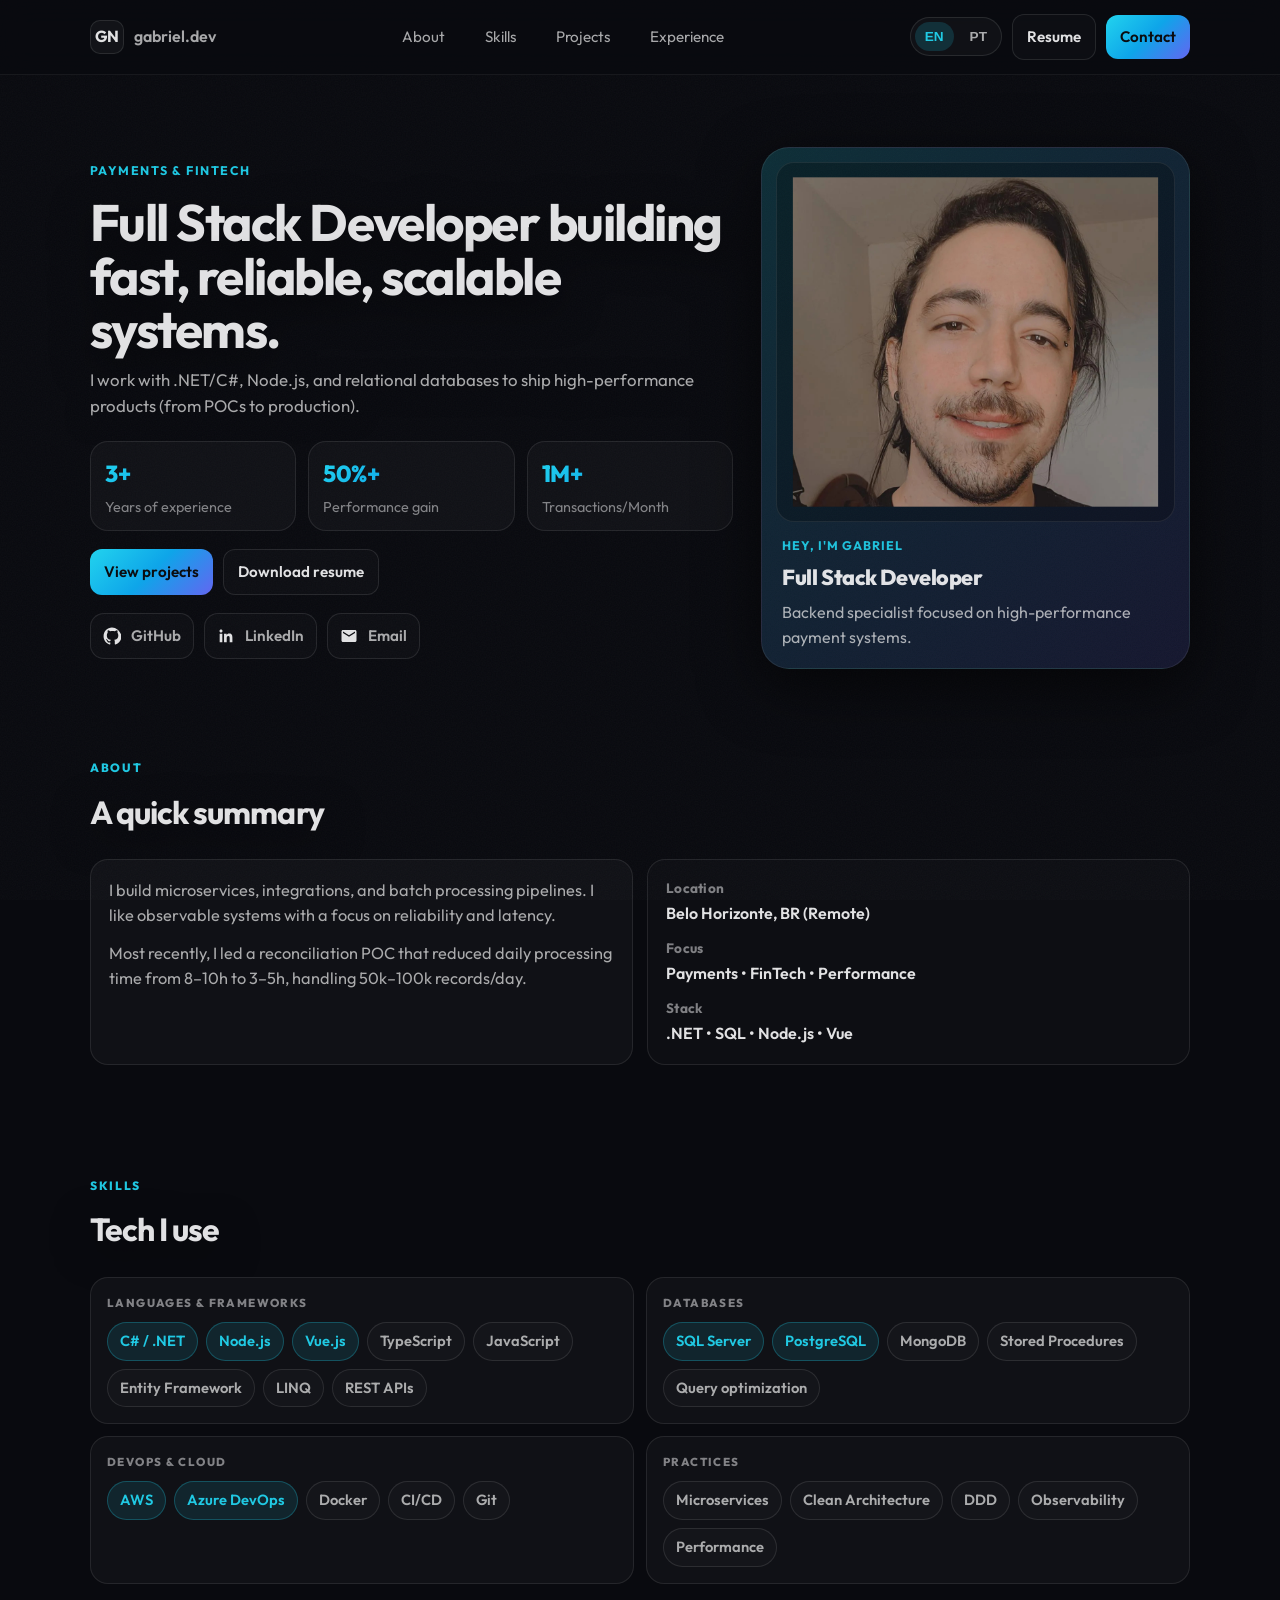
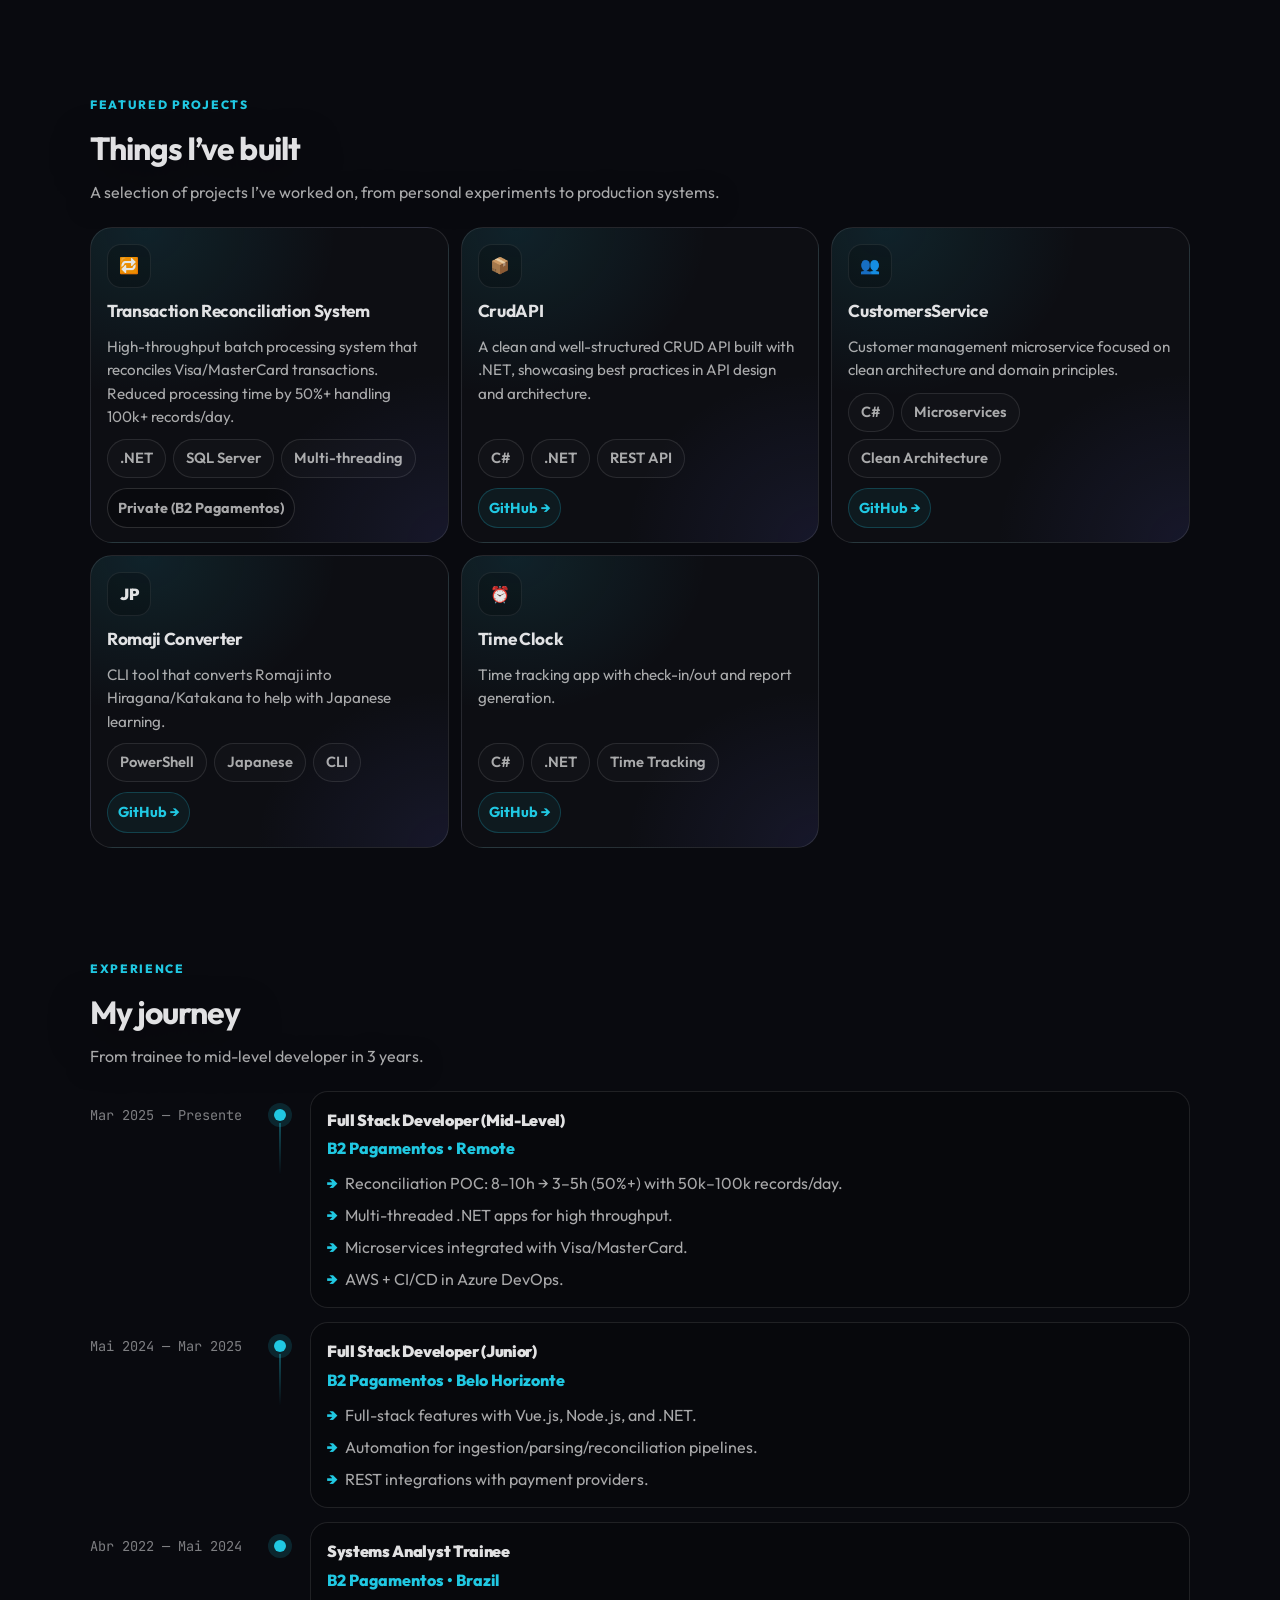
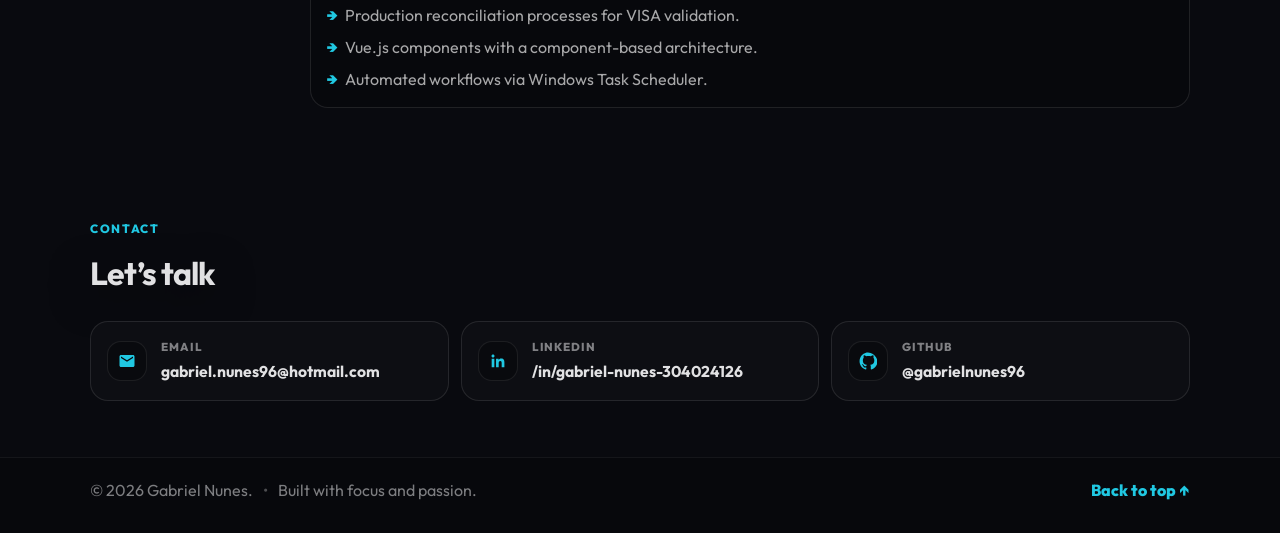
==== commit 47d4f8de: "fix links github" ====
--- a/index.html
+++ b/index.html
@@ -305,7 +305,7 @@
               <div class="pcard__footer">
                 <a
                   class="pill pill--link"
-                  href="https://github.com/gabrielnunes96"
+                  href="https://github.com/gabrielnunes96/CrudAPI"
                   target="_blank"
                   rel="noreferrer"
                 >
@@ -328,7 +328,7 @@
               <div class="pcard__footer">
                 <a
                   class="pill pill--link"
-                  href="https://github.com/gabrielnunes96"
+                  href="https://github.com/gabrielnunes96/CustomersService"
                   target="_blank"
                   rel="noreferrer"
                 >
@@ -351,7 +351,7 @@
               <div class="pcard__footer">
                 <a
                   class="pill pill--link"
-                  href="https://github.com/gabrielnunes96"
+                  href="https://github.com/gabrielnunes96/Romaji_Converter"
                   target="_blank"
                   rel="noreferrer"
                 >
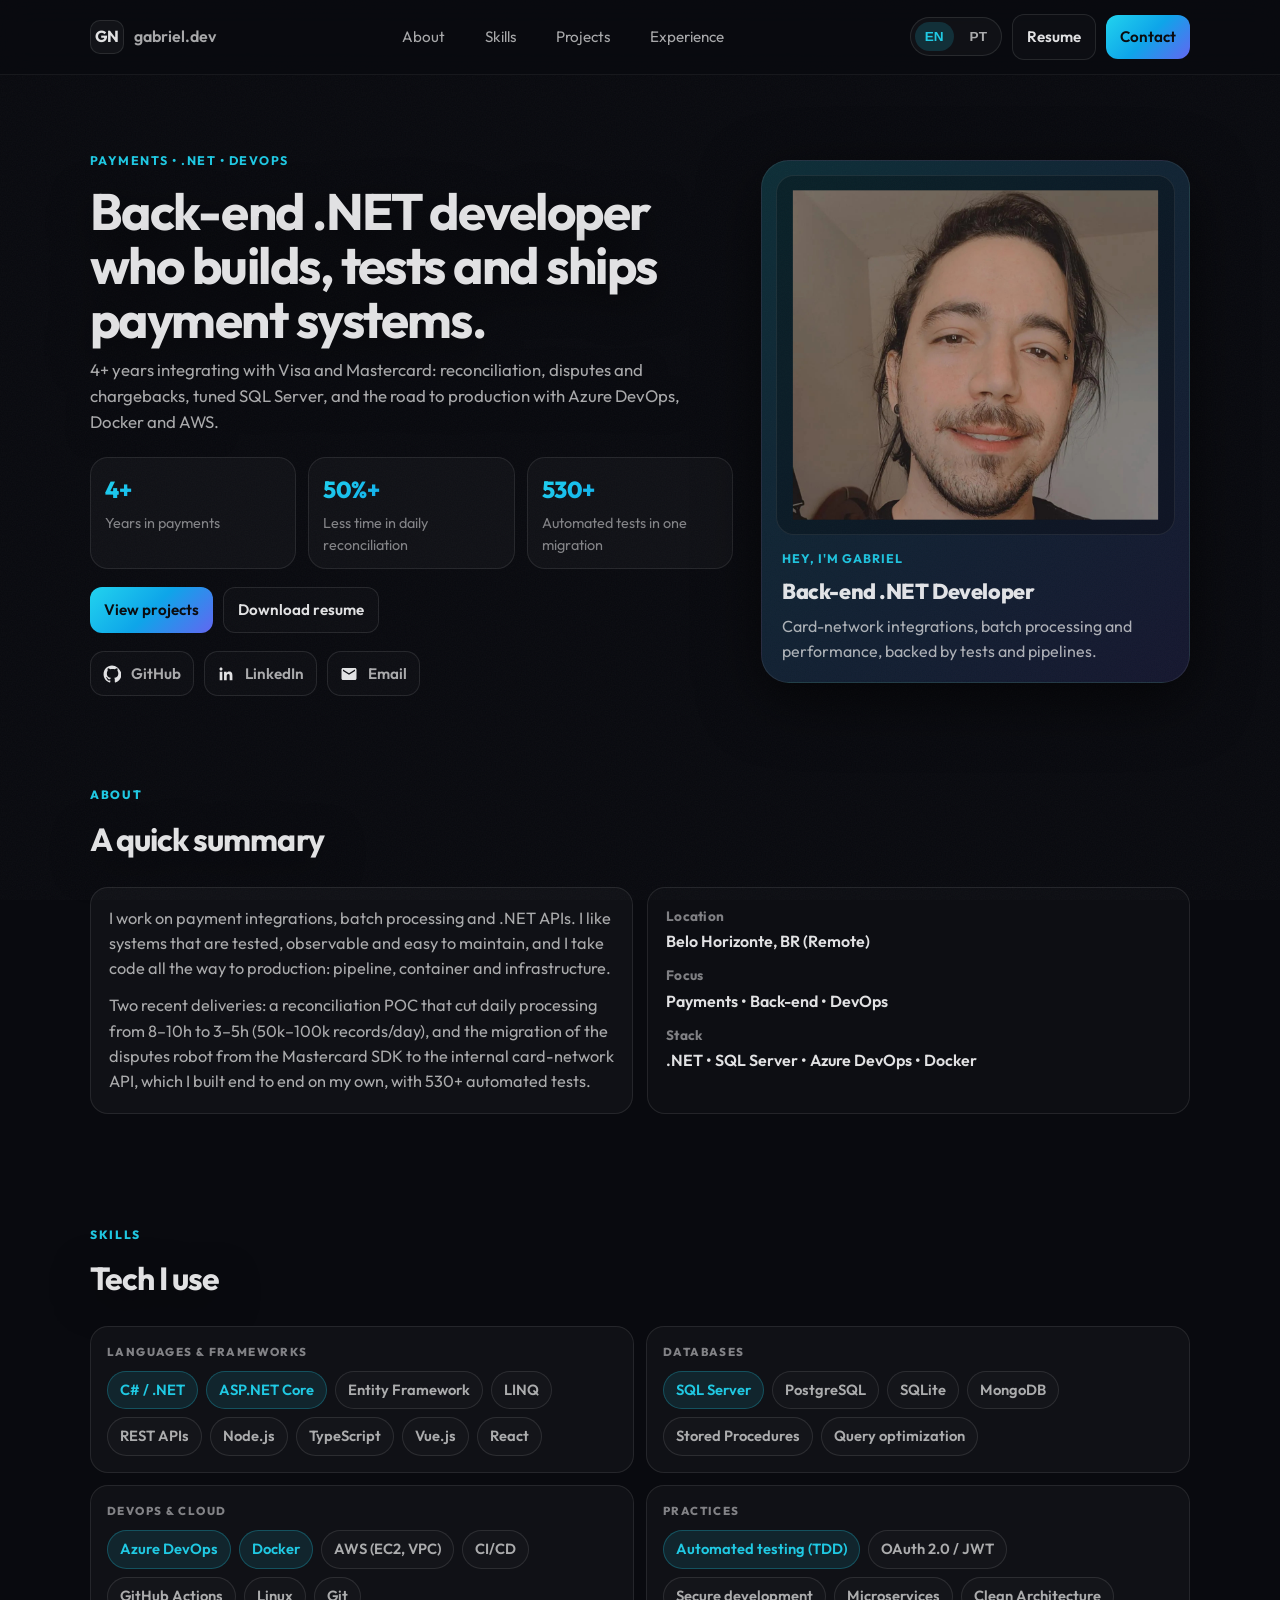
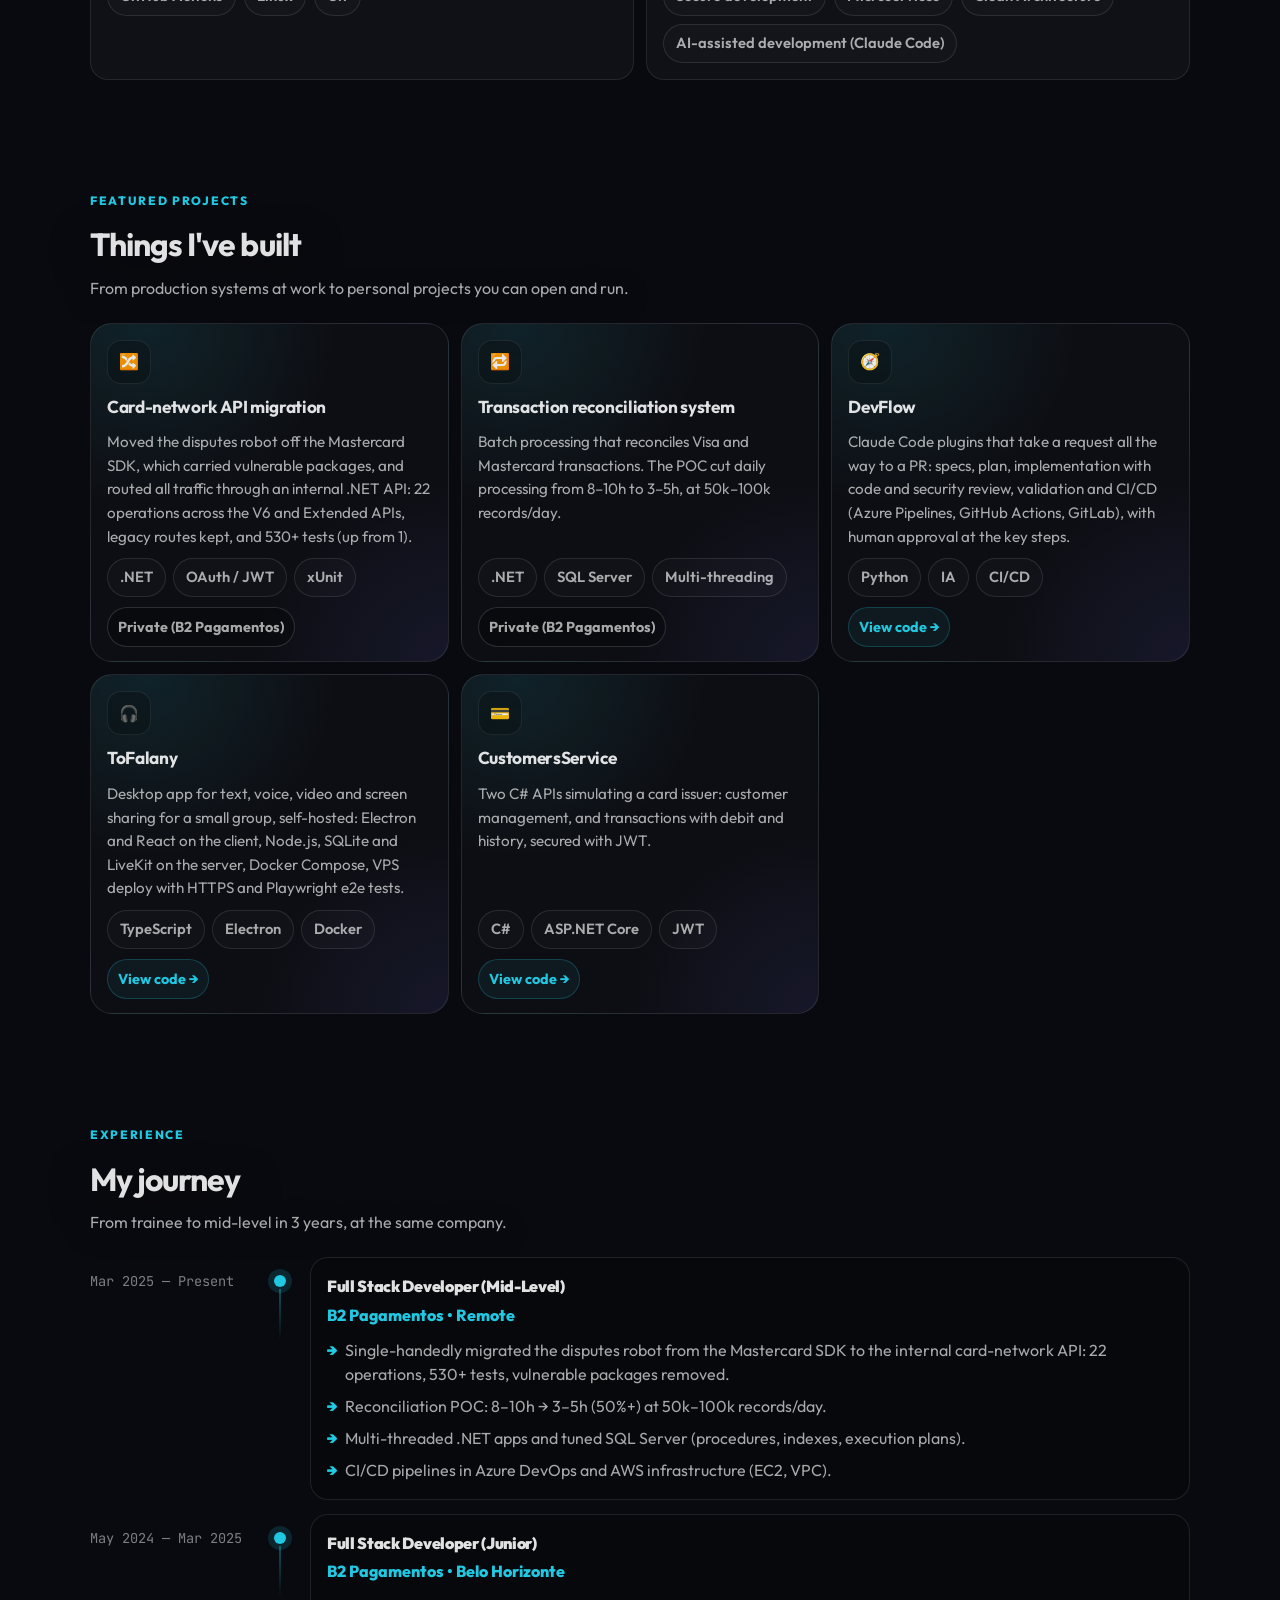
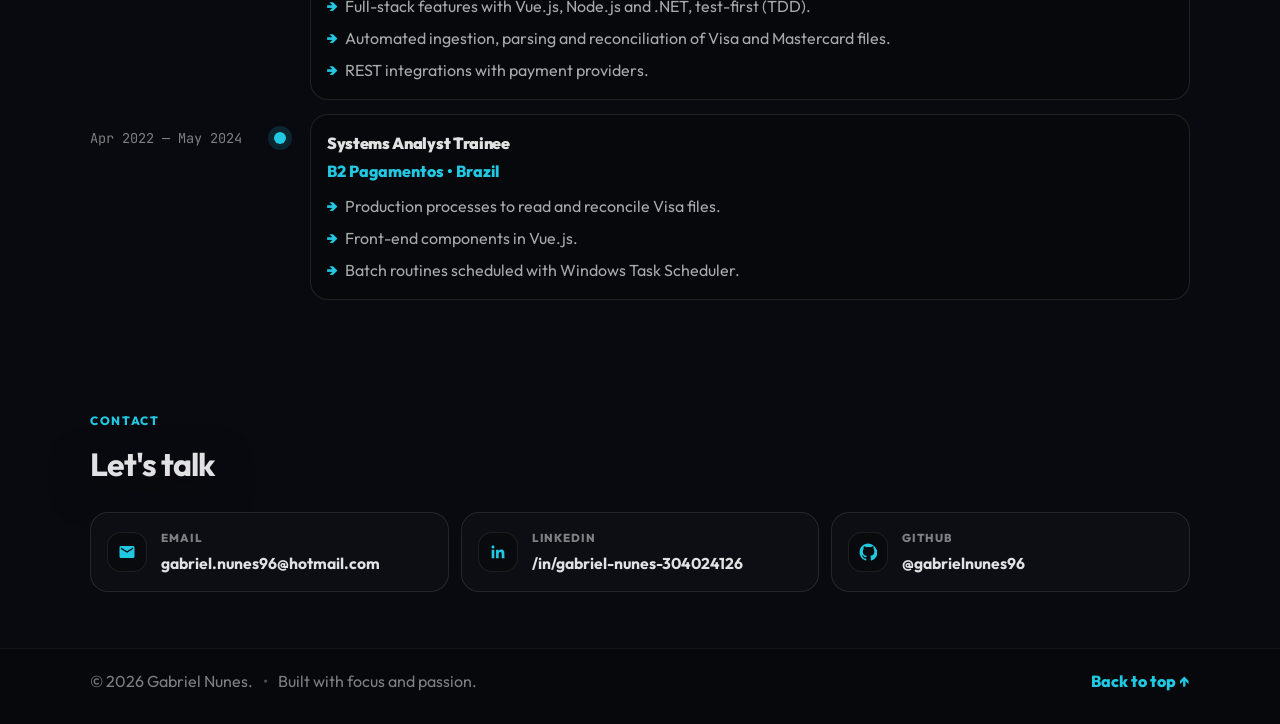
==== commit b5ff0d49: "Reposiciona portfólio como back-end .NET e atualiza currículo - Site: título back-end .NET, 4+ anos," ====
--- a/index.html
+++ b/index.html
@@ -4,10 +4,10 @@
     <meta charset="utf-8" />
     <meta name="viewport" content="width=device-width,initial-scale=1" />
     <meta name="color-scheme" content="dark light" />
-    <title>Gabriel Nunes Campos — Full Stack Developer</title>
+    <title>Gabriel Nunes Campos — Desenvolvedor Back-end .NET</title>
     <meta
       name="description"
-      content="Portfolio de Gabriel Nunes Campos — Full Stack Developer focado em Payments & FinTech."
+      content="Portfólio de Gabriel Nunes Campos — desenvolvedor back-end .NET com 4+ anos em meios de pagamento (Visa, Mastercard), SQL Server e Azure DevOps."
     />
 
     <link rel="preconnect" href="https://fonts.googleapis.com" />
@@ -67,27 +67,27 @@
       <section class="hero">
         <div class="container hero__inner">
           <div class="hero__copy">
-            <div class="kicker" data-i18n="hero.kicker">Payments & FinTech</div>
+            <div class="kicker" data-i18n="hero.kicker">Meios de pagamento • .NET • DevOps</div>
             <h1 class="hero__title" data-i18n="hero.title">
-              Full Stack Developer que constrói sistemas rápidos, confiáveis e escaláveis.
+              Desenvolvedor back-end .NET que constrói, testa e coloca em produção sistemas de pagamento.
             </h1>
             <p class="hero__subtitle" data-i18n="hero.subtitle">
-              Trabalho com .NET/C#, Node.js e bancos relacionais para entregar produtos de alta
-              performance (de POCs a produção).
+              4+ anos integrando com Visa e Mastercard: conciliação, disputas e chargeback, SQL Server
+              otimizado e o caminho até a produção com Azure DevOps, Docker e AWS.
             </p>
 
             <div class="hero__stats" role="list">
               <div class="stat" role="listitem">
-                <div class="stat__value">3+</div>
-                <div class="stat__label" data-i18n="stats.years">Anos de experiência</div>
+                <div class="stat__value">4+</div>
+                <div class="stat__label" data-i18n="stats.years">Anos em meios de pagamento</div>
               </div>
               <div class="stat" role="listitem">
                 <div class="stat__value">50%+</div>
-                <div class="stat__label" data-i18n="stats.boost">Ganho de performance</div>
+                <div class="stat__label" data-i18n="stats.boost">Menos tempo na conciliação diária</div>
               </div>
               <div class="stat" role="listitem">
-                <div class="stat__value">1M+</div>
-                <div class="stat__label" data-i18n="stats.tx">Transações/Mês</div>
+                <div class="stat__value">530+</div>
+                <div class="stat__label" data-i18n="stats.tests">Testes automatizados numa migração</div>
               </div>
             </div>
 
@@ -162,9 +162,9 @@
 
             <div class="hero__meta">
               <div class="hero__hello" data-i18n="hero.hello">Olá, eu sou o Gabriel</div>
-              <div class="hero__role" data-i18n="hero.role">Full Stack Developer</div>
+              <div class="hero__role" data-i18n="hero.role">Desenvolvedor Back-end .NET</div>
               <div class="hero__mini" data-i18n="hero.mini">
-                Especialista em back-end e sistemas de alta performance para pagamentos.
+                Integrações com bandeiras, processamento em lote e performance, com testes e pipeline.
               </div>
             </div>
           </div>
@@ -180,12 +180,14 @@
           <div class="grid2">
             <div class="card">
               <p class="prose" data-i18n="about.p1">
-                Atuo com microsserviços, integrações e processamento em lote. Gosto de sistemas bem
-                observáveis, com foco em confiabilidade e tempo de resposta.
+                Trabalho com integrações de pagamento, processamento em lote e APIs .NET. Gosto de sistemas
+                testados, observáveis e fáceis de manter, e de levar o código até a produção: pipeline,
+                container e infraestrutura.
               </p>
               <p class="prose" data-i18n="about.p2">
-                No trabalho mais recente, liderei uma POC de conciliação que reduziu o tempo de
-                processamento diário de 8–10h para 3–5h, processando 50k–100k registros/dia.
+                Duas entregas recentes: a POC de conciliação que reduziu o processamento diário de 8–10h
+                para 3–5h (50k–100k registros/dia), e a migração do robô de disputas do SDK da Mastercard
+                para a API de bandeira interna, que fiz sozinho de ponta a ponta, com 530+ testes automatizados.
               </p>
             </div>
             <div class="card card--soft">
@@ -196,11 +198,11 @@
                 </div>
                 <div class="fact">
                   <div class="fact__label" data-i18n="about.fact2Label">Foco</div>
-                  <div class="fact__value" data-i18n="about.fact2Value">Payments • FinTech • Performance</div>
+                  <div class="fact__value" data-i18n="about.fact2Value">Pagamentos • Back-end • DevOps</div>
                 </div>
                 <div class="fact">
                   <div class="fact__label" data-i18n="about.fact3Label">Stack</div>
-                  <div class="fact__value">.NET • SQL • Node.js • Vue</div>
+                  <div class="fact__value">.NET • SQL Server • Azure DevOps • Docker</div>
                 </div>
               </div>
             </div>
@@ -220,20 +222,22 @@
               <div class="skillbox__title" data-i18n="skills.langs">Linguagens & Frameworks</div>
               <div class="chips">
                 <span class="chip chip--primary">C# / .NET</span>
-                <span class="chip chip--primary">Node.js</span>
-                <span class="chip chip--primary">Vue.js</span>
-                <span class="chip">TypeScript</span>
-                <span class="chip">JavaScript</span>
+                <span class="chip chip--primary">ASP.NET Core</span>
                 <span class="chip">Entity Framework</span>
                 <span class="chip">LINQ</span>
                 <span class="chip">REST APIs</span>
+                <span class="chip">Node.js</span>
+                <span class="chip">TypeScript</span>
+                <span class="chip">Vue.js</span>
+                <span class="chip">React</span>
               </div>
             </div>
             <div class="skillbox">
               <div class="skillbox__title" data-i18n="skills.db">Banco de dados</div>
               <div class="chips">
                 <span class="chip chip--primary">SQL Server</span>
-                <span class="chip chip--primary">PostgreSQL</span>
+                <span class="chip">PostgreSQL</span>
+                <span class="chip">SQLite</span>
                 <span class="chip">MongoDB</span>
                 <span class="chip">Stored Procedures</span>
                 <span class="chip" data-i18n="skills.queryOpt">Otimização de queries</span>
@@ -242,21 +246,24 @@
             <div class="skillbox">
               <div class="skillbox__title" data-i18n="skills.devops">DevOps & Cloud</div>
               <div class="chips">
-                <span class="chip chip--primary">AWS</span>
                 <span class="chip chip--primary">Azure DevOps</span>
-                <span class="chip">Docker</span>
+                <span class="chip chip--primary">Docker</span>
+                <span class="chip">AWS (EC2, VPC)</span>
                 <span class="chip">CI/CD</span>
+                <span class="chip">GitHub Actions</span>
+                <span class="chip">Linux</span>
                 <span class="chip">Git</span>
               </div>
             </div>
             <div class="skillbox">
               <div class="skillbox__title" data-i18n="skills.practice">Práticas</div>
               <div class="chips">
-                <span class="chip">Microservices</span>
+                <span class="chip chip--primary" data-i18n="skills.tests">Testes automatizados (TDD)</span>
+                <span class="chip">OAuth 2.0 / JWT</span>
+                <span class="chip" data-i18n="skills.secure">Desenvolvimento seguro</span>
+                <span class="chip" data-i18n="skills.micro">Microsserviços</span>
                 <span class="chip">Clean Architecture</span>
-                <span class="chip">DDD</span>
-                <span class="chip">Observability</span>
-                <span class="chip">Performance</span>
+                <span class="chip" data-i18n="skills.ai">IA no desenvolvimento (Claude Code)</span>
               </div>
             </div>
           </div>
@@ -275,111 +282,78 @@
 
           <div class="cards">
             <article class="pcard">
+              <div class="pcard__icon">🔀</div>
+              <h3 class="pcard__title" data-i18n="projects.migra.title">Migração para a API de bandeira</h3>
+              <p class="pcard__desc" data-i18n="projects.migra.desc">
+                Tirei o robô de disputas do SDK da Mastercard, que tinha pacotes vulneráveis, e passei toda a comunicação para uma API .NET interna: 22 operações nas APIs V6 e Extended, rotas antigas mantidas e 530+ testes (antes, 1).
+              </p>
+              <div class="chips chips--tight">
+                <span class="chip">.NET</span>
+                <span class="chip">OAuth / JWT</span>
+                <span class="chip">xUnit</span>
+              </div>
+              <div class="pcard__footer">
+                <span class="pill pill--locked" data-i18n="projects.private">Privado (B2 Pagamentos)</span>
+              </div>
+            </article>
+            <article class="pcard">
               <div class="pcard__icon">🔁</div>
-              <h3 class="pcard__title" data-i18n="projects.recon.title">Transaction Reconciliation System</h3>
+              <h3 class="pcard__title" data-i18n="projects.recon.title">Sistema de conciliação de transações</h3>
               <p class="pcard__desc" data-i18n="projects.recon.desc">
-                Sistema de processamento em lote de alta performance que concilia transações Visa/MasterCard.
-                Reduziu o tempo em 50%+ tratando 100k+ registros/dia.
+                Processamento em lote que concilia transações Visa e Mastercard. A POC reduziu o tempo diário de 8–10h para 3–5h, com 50k–100k registros/dia.
               </p>
               <div class="chips chips--tight">
                 <span class="chip">.NET</span>
                 <span class="chip">SQL Server</span>
-                <span class="chip" data-i18n="projects.recon.tag">Multi-threading</span>
+                <span class="chip">Multi-threading</span>
               </div>
               <div class="pcard__footer">
-                <span class="pill pill--locked" data-i18n="projects.private">Private (B2 Pagamentos)</span>
+                <span class="pill pill--locked" data-i18n="projects.private">Privado (B2 Pagamentos)</span>
               </div>
             </article>
-
             <article class="pcard">
-              <div class="pcard__icon">📦</div>
-              <h3 class="pcard__title">CrudAPI</h3>
-              <p class="pcard__desc" data-i18n="projects.crud.desc">
-                Uma API CRUD bem estruturada em .NET, demonstrando boas práticas de design e arquitetura.
+              <div class="pcard__icon">🧭</div>
+              <h3 class="pcard__title">DevFlow</h3>
+              <p class="pcard__desc" data-i18n="projects.devflow.desc">
+                Plugins para o Claude Code que levam uma demanda até o PR: especificação, plano, implementação com revisão de código e de segurança, validação e CI/CD (Azure Pipelines, GitHub Actions, GitLab), sempre com aprovação humana nos pontos-chave.
+              </p>
+              <div class="chips chips--tight">
+                <span class="chip">Python</span>
+                <span class="chip">IA</span>
+                <span class="chip">CI/CD</span>
+              </div>
+              <div class="pcard__footer">
+                <a class="pill pill--link" href="https://github.com/gabrielnunes96/dev-flow" target="_blank" rel="noreferrer" data-i18n="projects.code">Ver código →</a>
+              </div>
+            </article>
+            <article class="pcard">
+              <div class="pcard__icon">🎧</div>
+              <h3 class="pcard__title">ToFalany</h3>
+              <p class="pcard__desc" data-i18n="projects.tofalany.desc">
+                App desktop de texto, voz, vídeo e tela para um grupo pequeno, com servidor próprio: Electron e React no cliente, Node.js, SQLite e LiveKit no servidor, Docker Compose, deploy em VPS com HTTPS e testes e2e com Playwright.
+              </p>
+              <div class="chips chips--tight">
+                <span class="chip">TypeScript</span>
+                <span class="chip">Electron</span>
+                <span class="chip">Docker</span>
+              </div>
+              <div class="pcard__footer">
+                <a class="pill pill--link" href="https://github.com/gabrielnunes96/tofalany" target="_blank" rel="noreferrer" data-i18n="projects.code">Ver código →</a>
+              </div>
+            </article>
+            <article class="pcard">
+              <div class="pcard__icon">💳</div>
+              <h3 class="pcard__title">CustomersService</h3>
+              <p class="pcard__desc" data-i18n="projects.customers.desc">
+                Duas APIs em C# que simulam um emissor de cartão: cadastro de clientes, e transações com débito e histórico, protegidas com JWT.
               </p>
               <div class="chips chips--tight">
                 <span class="chip">C#</span>
-                <span class="chip">.NET</span>
-                <span class="chip">REST API</span>
+                <span class="chip">ASP.NET Core</span>
+                <span class="chip">JWT</span>
               </div>
               <div class="pcard__footer">
-                <a
-                  class="pill pill--link"
-                  href="https://github.com/gabrielnunes96/CrudAPI"
-                  target="_blank"
-                  rel="noreferrer"
-                >
-                  GitHub →
-                </a>
-              </div>
-            </article>
-
-            <article class="pcard">
-              <div class="pcard__icon">👥</div>
-              <h3 class="pcard__title">CustomersService</h3>
-              <p class="pcard__desc" data-i18n="projects.customers.desc">
-                Microsserviço para gestão de clientes com foco em Clean Architecture e princípios de domínio.
-              </p>
-              <div class="chips chips--tight">
-                <span class="chip">C#</span>
-                <span class="chip">Microservices</span>
-                <span class="chip">Clean Architecture</span>
-              </div>
-              <div class="pcard__footer">
-                <a
-                  class="pill pill--link"
-                  href="https://github.com/gabrielnunes96/CustomersService"
-                  target="_blank"
-                  rel="noreferrer"
-                >
-                  GitHub →
-                </a>
-              </div>
-            </article>
-
-            <article class="pcard">
-              <div class="pcard__icon">JP</div>
-              <h3 class="pcard__title">Romaji Converter</h3>
-              <p class="pcard__desc" data-i18n="projects.romaji.desc">
-                Ferramenta CLI que converte Romaji em Hiragana/Katakana para ajudar no estudo de japonês.
-              </p>
-              <div class="chips chips--tight">
-                <span class="chip">PowerShell</span>
-                <span class="chip">Japanese</span>
-                <span class="chip">CLI</span>
-              </div>
-              <div class="pcard__footer">
-                <a
-                  class="pill pill--link"
-                  href="https://github.com/gabrielnunes96/Romaji_Converter"
-                  target="_blank"
-                  rel="noreferrer"
-                >
-                  GitHub →
-                </a>
-              </div>
-            </article>
-
-            <article class="pcard">
-              <div class="pcard__icon">⏰</div>
-              <h3 class="pcard__title" data-i18n="projects.ponto.title">Registro de Ponto</h3>
-              <p class="pcard__desc" data-i18n="projects.ponto.desc">
-                Aplicação para controle de ponto com entrada/saída e geração de relatórios.
-              </p>
-              <div class="chips chips--tight">
-                <span class="chip">C#</span>
-                <span class="chip">.NET</span>
-                <span class="chip" data-i18n="projects.ponto.tag">Time Tracking</span>
-              </div>
-              <div class="pcard__footer">
-                <a
-                  class="pill pill--link"
-                  href="https://github.com/gabrielnunes96/registro-ponto"
-                  target="_blank"
-                  rel="noreferrer"
-                >
-                  GitHub →
-                </a>
+                <a class="pill pill--link" href="https://github.com/gabrielnunes96/CustomersService" target="_blank" rel="noreferrer" data-i18n="projects.code">Ver código →</a>
               </div>
             </article>
           </div>
@@ -392,52 +366,48 @@
             <div class="section__kicker" data-i18n="exp.kicker">Experiência</div>
             <h2 class="section__title" data-i18n="exp.title">Minha jornada</h2>
             <p class="section__subtitle" data-i18n="exp.subtitle">
-              O caminho que percorri de trainee a desenvolvedor pleno em 3 anos.
+              De trainee a pleno em 3 anos, na mesma empresa.
             </p>
           </div>
 
           <div class="timeline">
             <div class="trow">
-              <div class="trow__when">Mar 2025 — Presente</div>
+              <div class="trow__when" data-i18n="exp.mid.when">Mar 2025 — Atual</div>
               <div class="trow__dot" aria-hidden="true"></div>
               <div class="trow__card">
-                <div class="trow__title" data-i18n="exp.mid.title">Full Stack Developer (Mid-Level)</div>
-                <div class="trow__company">B2 Pagamentos • Remote</div>
+                <div class="trow__title" data-i18n="exp.mid.title">Desenvolvedor Full Stack Pleno</div>
+                <div class="trow__company" data-i18n="exp.mid.company">B2 Pagamentos • Remoto</div>
                 <ul class="trow__list">
-                  <li data-i18n="exp.mid.li1">
-                    POC de conciliação: 8–10h → 3–5h (50%+) com 50k–100k registros/dia.
-                  </li>
-                  <li data-i18n="exp.mid.li2">Apps .NET multi-threaded para alto throughput.</li>
-                  <li data-i18n="exp.mid.li3">Microsserviços integrados com Visa/MasterCard.</li>
-                  <li data-i18n="exp.mid.li4">AWS + CI/CD no Azure DevOps.</li>
+                  <li data-i18n="exp.mid.li1">Migrei sozinho o robô de disputas do SDK da Mastercard para a API de bandeira interna: 22 operações, 530+ testes e pacotes vulneráveis removidos.</li>
+                  <li data-i18n="exp.mid.li2">POC de conciliação: 8–10h → 3–5h (50%+) com 50k–100k registros/dia.</li>
+                  <li data-i18n="exp.mid.li3">Apps .NET multi-threaded e SQL Server otimizado (procedures, índices, planos de execução).</li>
+                  <li data-i18n="exp.mid.li4">Pipelines CI/CD no Azure DevOps e infraestrutura AWS (EC2, VPC).</li>
                 </ul>
               </div>
             </div>
-
             <div class="trow">
-              <div class="trow__when">Mai 2024 — Mar 2025</div>
+              <div class="trow__when" data-i18n="exp.jr.when">Mai 2024 — Mar 2025</div>
               <div class="trow__dot" aria-hidden="true"></div>
               <div class="trow__card">
-                <div class="trow__title" data-i18n="exp.jr.title">Full Stack Developer (Junior)</div>
-                <div class="trow__company">B2 Pagamentos • Belo Horizonte</div>
+                <div class="trow__title" data-i18n="exp.jr.title">Desenvolvedor Full Stack Júnior</div>
+                <div class="trow__company" data-i18n="exp.jr.company">B2 Pagamentos • Belo Horizonte</div>
                 <ul class="trow__list">
-                  <li data-i18n="exp.jr.li1">Features full-stack com Vue.js, Node.js e .NET.</li>
-                  <li data-i18n="exp.jr.li2">Automação para ingestão/parsing/conciliação de arquivos.</li>
+                  <li data-i18n="exp.jr.li1">Features full-stack com Vue.js, Node.js e .NET, com testes desde o início (TDD).</li>
+                  <li data-i18n="exp.jr.li2">Automação de ingestão, parsing e conciliação de arquivos Visa e Mastercard.</li>
                   <li data-i18n="exp.jr.li3">Integrações REST com provedores de pagamento.</li>
                 </ul>
               </div>
             </div>
-
             <div class="trow">
-              <div class="trow__when">Abr 2022 — Mai 2024</div>
+              <div class="trow__when" data-i18n="exp.tr.when">Abr 2022 — Mai 2024</div>
               <div class="trow__dot" aria-hidden="true"></div>
               <div class="trow__card">
-                <div class="trow__title" data-i18n="exp.tr.title">Systems Analyst Trainee</div>
-                <div class="trow__company">B2 Pagamentos • Brazil</div>
+                <div class="trow__title" data-i18n="exp.tr.title">Analista de Sistemas Trainee</div>
+                <div class="trow__company" data-i18n="exp.tr.company">B2 Pagamentos • Brasil</div>
                 <ul class="trow__list">
-                  <li data-i18n="exp.tr.li1">Processos de conciliação em produção para VISA.</li>
-                  <li data-i18n="exp.tr.li2">Componentes Vue.js com arquitetura baseada em componentes.</li>
-                  <li data-i18n="exp.tr.li3">Workflows automatizados via Windows Task Scheduler.</li>
+                  <li data-i18n="exp.tr.li1">Processos de leitura e conciliação de arquivos Visa em produção.</li>
+                  <li data-i18n="exp.tr.li2">Componentes front-end em Vue.js.</li>
+                  <li data-i18n="exp.tr.li3">Rotinas em lote agendadas no Windows Task Scheduler.</li>
                 </ul>
               </div>
             </div>
